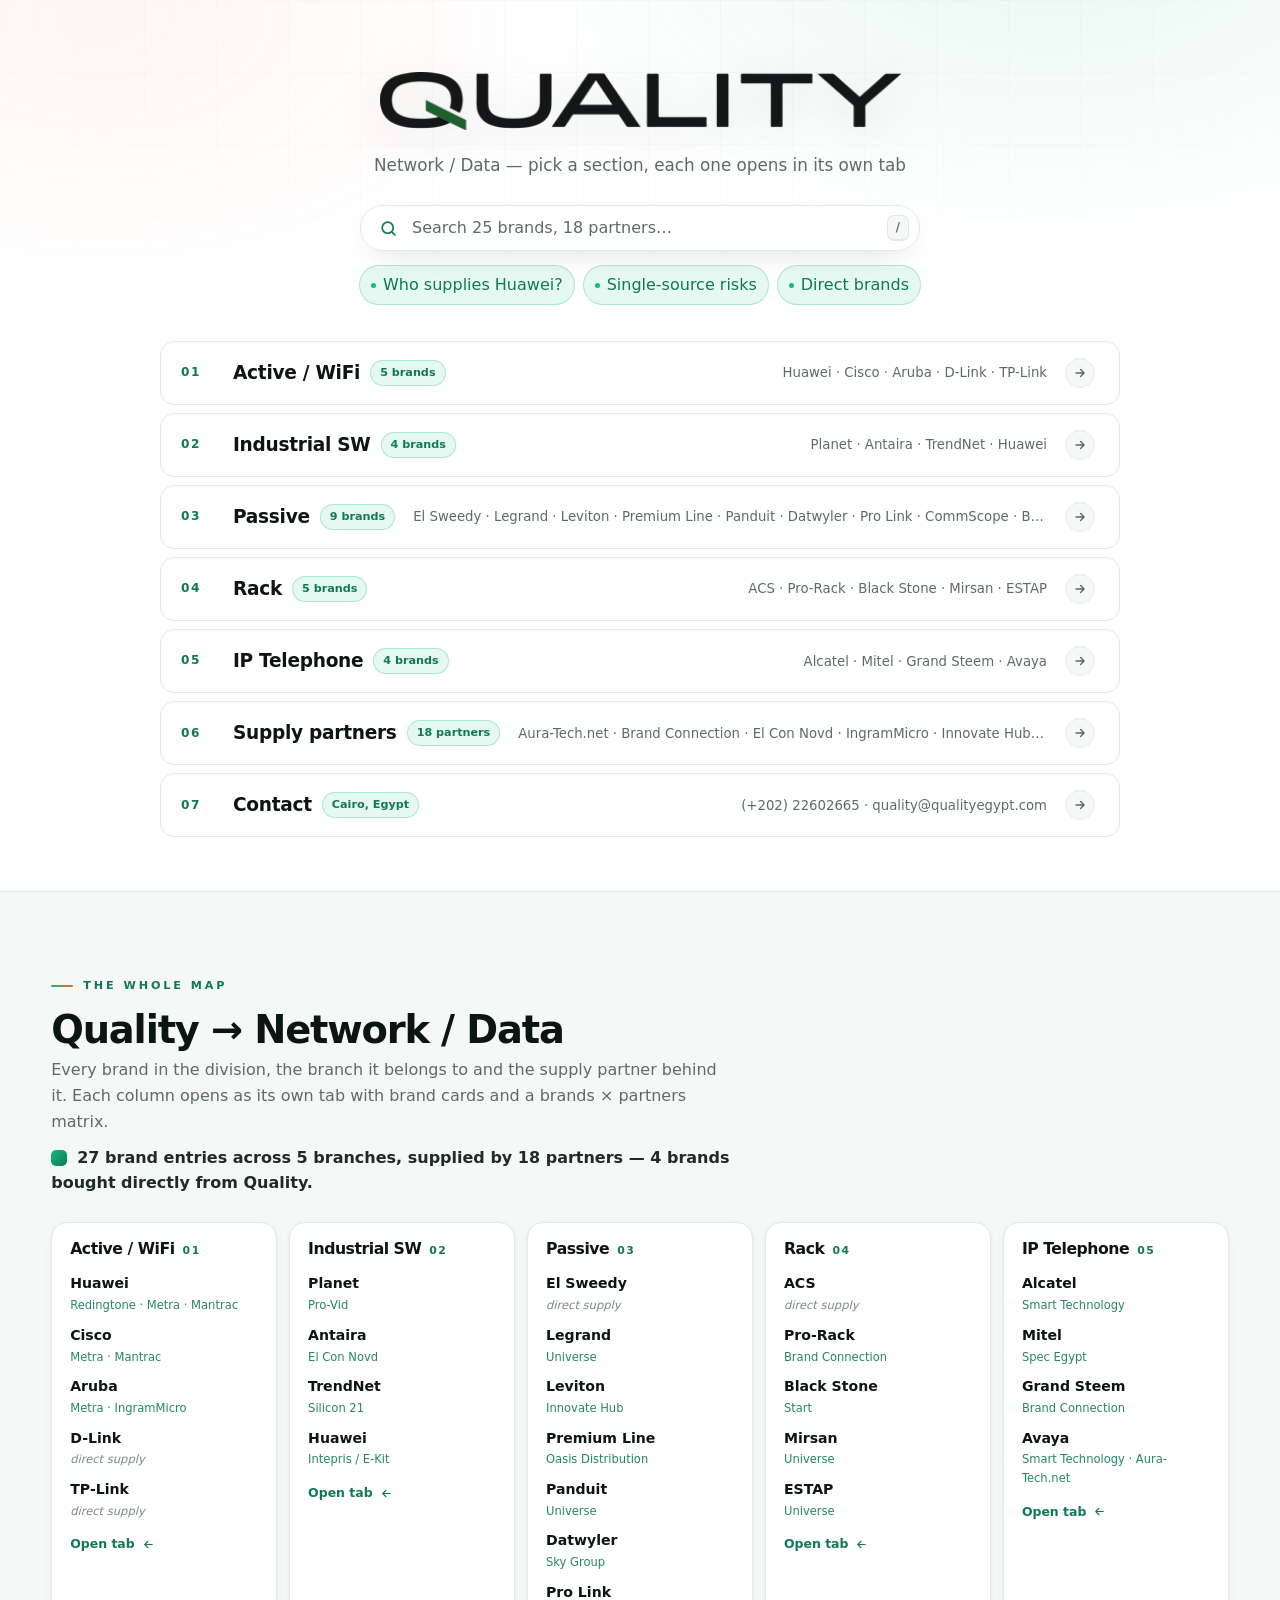
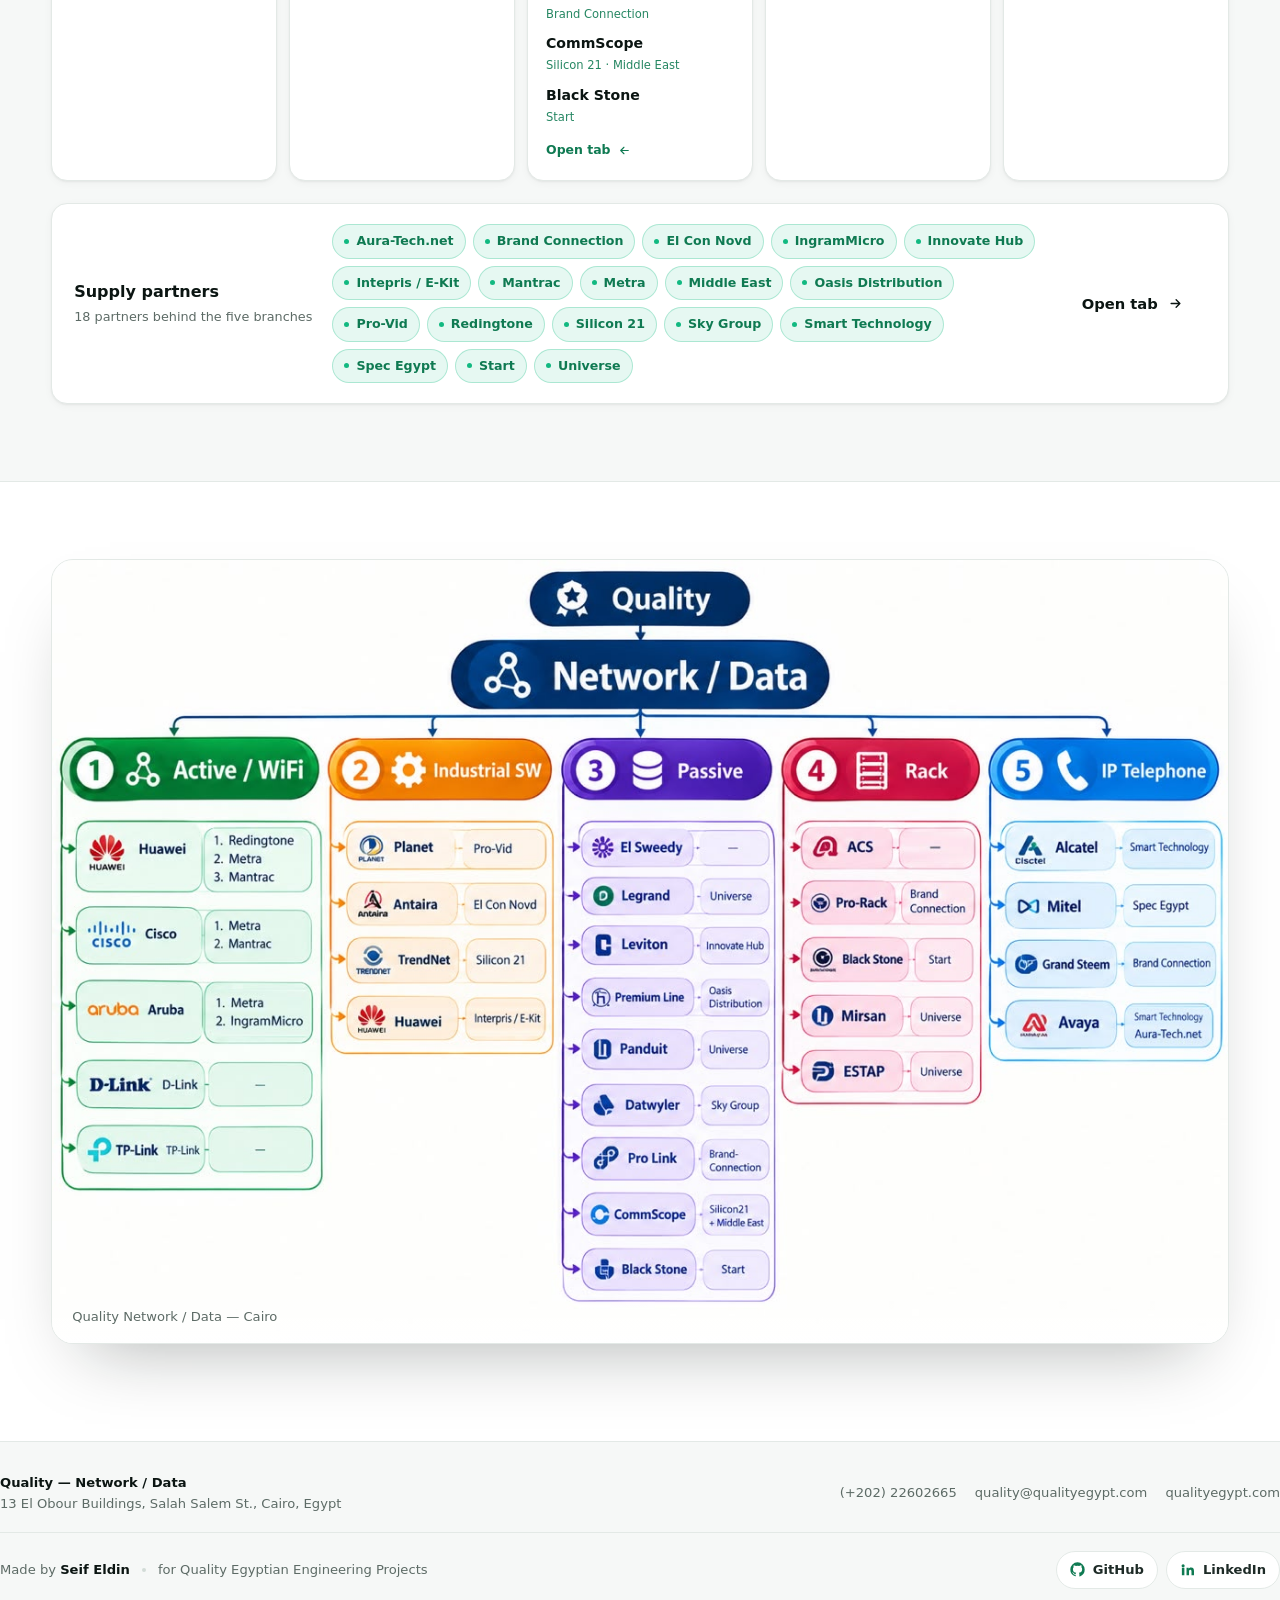
==== index.html @ df66ff1b "Add search, click-to-answer cross-links, insights, and social/SEO metadata" ====
<!doctype html>
<html lang="en">
<head>
<meta charset="utf-8">
<meta name="viewport" content="width=device-width, initial-scale=1">
<title>Quality — Network / Data</title>
<meta name="description" content="Quality Network / Data: active and WiFi, industrial software, passive, rack and IP telephony — every brand and the supply partner behind it.">
<link rel="icon" href="assets/icon.svg" type="image/svg+xml">
<link rel="apple-touch-icon" href="assets/apple-touch-icon.png">
<link rel="stylesheet" href="assets/style.css?v=7">

<!-- seo -->
<meta name="theme-color" content="#0F7A52">
<link rel="canonical" href="https://seifmomo.github.io/quality-network-map/index.html">
<meta property="og:type" content="website">
<meta property="og:site_name" content="Quality Network / Data">
<meta property="og:title" content="Quality — Network / Data">
<meta property="og:description" content="Quality Network / Data: active and WiFi, industrial software, passive, rack and IP telephony — every brand and the supply partner behind it.">
<meta property="og:url" content="https://seifmomo.github.io/quality-network-map/index.html">
<meta property="og:image" content="https://seifmomo.github.io/quality-network-map/img/og.png">
<meta property="og:image:width" content="1200">
<meta property="og:image:height" content="630">
<meta name="twitter:card" content="summary_large_image">
<meta name="twitter:title" content="Quality — Network / Data">
<meta name="twitter:description" content="Quality Network / Data: active and WiFi, industrial software, passive, rack and IP telephony — every brand and the supply partner behind it.">
<meta name="twitter:image" content="https://seifmomo.github.io/quality-network-map/img/og.png">
<script type="application/ld+json">{"@context":"https://schema.org","@graph":[{"@type":"Organization","name":"Quality Egyptian Engineering Projects","alternateName":"Quality","url":"https://qualityegypt.com/","logo":"https://seifmomo.github.io/quality-network-map/img/quality-logo.png","foundingDate":"1985","telephone":"+20222602665","email":"quality@qualityegypt.com","address":{"@type":"PostalAddress","streetAddress":"13 El Obour Buildings, Salah Salem St.","addressLocality":"Cairo","addressCountry":"EG"},"sameAs":["https://www.linkedin.com/company/quality-egy/","https://www.facebook.com/egyptian.engineering.projects"]},{"@type":"WebSite","name":"Quality Network / Data","url":"https://seifmomo.github.io/quality-network-map/","description":"Every brand in the Quality Network / Data division and the supply partner behind it."}]}</script>
</head>
<body data-page="home">

<div class="prog" id="prog"></div>
<header class="bar" id="bar"></header>
<div class="mob" id="mob"></div>

<main>
  <section class="hero">
    <img class="hero-logo" src="img/quality-logo.png" alt="Quality Egyptian Engineering Projects">
    <p class="hero-line" id="heroline">Network / Data — pick a section, each one opens in its own tab</p>

    <div class="hero-search">
      <svg viewBox="0 0 24 24" fill="none" stroke="currentColor" stroke-width="2.2" stroke-linecap="round"><circle cx="11" cy="11" r="7"/><path d="m20 20-3.5-3.5"/></svg>
      <input id="heroq" type="search" autocomplete="off" aria-label="Search brands and partners" placeholder="Search brands and partners…">
      <kbd>/</kbd>
    </div>

    <div class="hero-chips">
      <button type="button" class="chip q" data-q="Huawei">Who supplies Huawei?</button>
      <button type="button" class="chip q" data-go="supply.html#insights">Single-source risks</button>
      <button type="button" class="chip q" data-go="supply.html#direct">Direct brands</button>
    </div>

    <nav class="chooser" id="nodes" aria-label="Sections"></nav>
    <div class="filterbar" id="filterbar" hidden></div>
  </section>

  <section class="section alt">
    <div class="wrap">
      <span class="eyebrow" data-fade>The whole map</span>
      <h2 style="font-size:clamp(1.6rem,3.4vw,2.4rem);margin:14px 0 6px" data-fade>Quality → Network / Data</h2>
      <p class="muted" style="max-width:66ch;margin-bottom:26px" data-fade>Every brand in the division, the branch it belongs to and the supply partner behind it. Each column opens as its own tab with brand cards and a brands × partners matrix.</p>
      <p class="insight" id="insight" data-fade></p>
      <div class="ov" id="ov"></div>

      <div class="band" data-fade>
        <div class="band-txt">
          <b>Supply partners</b>
          <span id="bandcount"></span>
        </div>
        <div class="chips" id="bandchips"></div>
        <a class="btn btn-o" href="supply.html">Open tab
          <svg viewBox="0 0 24 24" fill="none" stroke="currentColor" stroke-width="2.2" stroke-linecap="round" stroke-linejoin="round"><path d="M5 12h14M13 6l6 6-6 6"/></svg>
        </a>
      </div>
    </div>
  </section>

  <section class="section">
    <div class="wrap">
      <figure class="shot" data-fade>
        <img src="img/brand-wall.jpg" alt="Quality Network brand wall" loading="lazy">
        <figcaption>Quality Network / Data — Cairo</figcaption>
      </figure>
    </div>
  </section>
</main>

<footer class="foot" id="foot"></footer>

<script src="assets/data.js?v=7"></script>
<script src="assets/app.js?v=7"></script>
</body>
</html>
---- assets/style.css ----
/* ===========================================================
   Quality Network — light UI
   White canvas · emerald accent · quiet motion
   =========================================================== */

:root{
  --white:#FFFFFF;
  --paper:#F6F8F7;
  --paper-2:#EFF3F1;
  --ink:#0B1512;
  --ink-2:#1E2B27;
  --muted:#5D6B66;
  --line:#E3E9E6;
  --line-2:#D2DCD7;
  --em:#0F7A52;          /* text-safe green */
  --em-mid:#12B981;      /* decorative green */
  --em-soft:rgba(18,185,129,.10);
  --em-line:rgba(18,185,129,.28);
  --warm:#F26522;
  --warm-soft:rgba(242,101,34,.10);
  --shadow-s:0 1px 2px rgba(11,21,18,.05),0 2px 8px rgba(11,21,18,.04);
  --shadow-m:0 10px 30px -14px rgba(11,21,18,.22);
  --shadow-l:0 34px 70px -34px rgba(11,21,18,.34);
  --bar:68px;
  --w:1240px;
  --ease:cubic-bezier(.2,.7,.2,1);
  --r:18px;
}

*,*::before,*::after{box-sizing:border-box}
html{scroll-behavior:smooth;-webkit-text-size-adjust:100%}
body{
  margin:0;color:var(--ink);background:var(--white);
  font:400 16px/1.62 "Inter","Segoe UI",system-ui,-apple-system,"Helvetica Neue",Arial,sans-serif;
  -webkit-font-smoothing:antialiased;overflow-x:hidden;
}

/* soft emerald light behind everything */
body::before{
  content:"";position:fixed;inset:0;z-index:-2;pointer-events:none;
  background:
    radial-gradient(900px 520px at 82% -8%,rgba(18,185,129,.10),transparent 60%),
    radial-gradient(760px 460px at 8% 2%,rgba(242,101,34,.06),transparent 58%);
}
body::after{
  content:"";position:fixed;inset:0;z-index:-1;pointer-events:none;opacity:.6;
  background-image:
    linear-gradient(rgba(11,21,18,.035) 1px,transparent 1px),
    linear-gradient(90deg,rgba(11,21,18,.035) 1px,transparent 1px);
  background-size:72px 72px;
  -webkit-mask-image:radial-gradient(110% 70% at 50% 0%,#000 10%,transparent 70%);
  mask-image:radial-gradient(110% 70% at 50% 0%,#000 10%,transparent 70%);
}

img{display:block;max-width:100%}
a{color:inherit;text-decoration:none}
h1,h2,h3{margin:0;line-height:1.08;letter-spacing:-.03em;font-weight:800;color:var(--ink)}
p{margin:0}
::selection{background:var(--em-mid);color:#fff}

.wrap{width:min(var(--w),92vw);margin-inline:auto}
.muted{color:var(--muted)}

.eyebrow{
  display:inline-flex;align-items:center;gap:10px;
  font-size:.7rem;font-weight:700;letter-spacing:.26em;text-transform:uppercase;color:var(--em);
}
.eyebrow::before{content:"";width:22px;height:2px;border-radius:2px;background:linear-gradient(90deg,var(--em-mid),var(--warm))}

.grad{background:linear-gradient(110deg,var(--em),var(--em-mid) 60%,var(--warm));-webkit-background-clip:text;background-clip:text;color:transparent}

/* ---------------- top bar ---------------- */
.bar{
  position:fixed;top:0;left:0;right:0;z-index:70;height:var(--bar);
  display:flex;align-items:center;
  background:rgba(255,255,255,.82);backdrop-filter:blur(20px) saturate(170%);
  border-bottom:1px solid transparent;
  transform:translateY(-112%);opacity:0;
  transition:transform .6s var(--ease),opacity .45s var(--ease),border-color .35s,box-shadow .35s;
}
body.bar-on .bar{transform:none;opacity:1}
.bar.stuck{border-color:var(--line);box-shadow:0 10px 30px -24px rgba(11,21,18,.5)}
.bar-in{display:flex;align-items:center;gap:14px;width:min(var(--w),92vw)}
.bar .logo{height:24px;width:auto}
.bar .brand{font-size:.74rem;font-weight:700;letter-spacing:.18em;text-transform:uppercase;color:var(--muted)}
.bar nav{margin-left:auto;display:flex;align-items:center;gap:1px}
.bar nav a{
  position:relative;padding:8px 11px;border-radius:10px;font-size:.87rem;font-weight:550;color:var(--muted);
  transition:color .2s,background .2s;
}
.bar nav a:hover{color:var(--ink);background:var(--paper)}
.bar nav a.on{color:var(--em)}
.bar nav a.on::after{
  content:"";position:absolute;left:11px;right:11px;bottom:2px;height:2px;border-radius:2px;
  background:linear-gradient(90deg,var(--em-mid),var(--warm));
  animation:wipe .45s var(--ease);
}
@keyframes wipe{from{transform:scaleX(0);transform-origin:left}to{transform:scaleX(1)}}
.bar .tel{
  display:inline-flex;align-items:center;gap:8px;margin-left:12px;padding:8px 14px;border-radius:999px;
  border:1px solid var(--line-2);background:var(--white);font-size:.84rem;font-weight:650;white-space:nowrap;
  box-shadow:var(--shadow-s);transition:.24s var(--ease);
}
.bar .tel:hover{border-color:var(--em-mid);color:var(--em);box-shadow:0 10px 24px -14px rgba(18,185,129,.9)}
.bar .tel svg{width:15px;height:15px;color:var(--em)}

.bsearch{
  display:flex;align-items:center;gap:8px;margin-left:12px;padding:8px 12px;border-radius:999px;
  border:1px solid var(--line);background:var(--white);box-shadow:var(--shadow-s);transition:.24s var(--ease);
}
.bsearch:focus-within{border-color:var(--em-mid);box-shadow:0 10px 24px -14px rgba(18,185,129,.9)}
.bsearch svg{width:15px;height:15px;color:var(--em);flex:none}
.bsearch input{border:0;outline:0;background:none;font:inherit;font-size:.85rem;font-weight:600;color:var(--ink);width:150px}
.bsearch input::placeholder{color:var(--muted);font-weight:500}
.bsearch input::-webkit-search-cancel-button{-webkit-appearance:none}

.burger{
  display:none;margin-left:auto;width:42px;height:42px;border-radius:12px;cursor:pointer;
  background:var(--white);border:1px solid var(--line);align-items:center;justify-content:center;flex-direction:column;gap:5px;
  box-shadow:var(--shadow-s);
}
.burger i{width:17px;height:2px;border-radius:2px;background:var(--ink);display:block;transition:.28s var(--ease)}
.burger.on i:nth-child(1){transform:translateY(6.5px) rotate(45deg)}
.burger.on i:nth-child(2){opacity:0}
.burger.on i:nth-child(3){transform:translateY(-6.5px) rotate(-45deg)}

.mob{
  position:fixed;top:var(--bar);left:0;right:0;z-index:69;
  background:rgba(255,255,255,.97);backdrop-filter:blur(18px);border-bottom:1px solid var(--line);
  box-shadow:var(--shadow-m);padding:8px 4vw 20px;display:none;
}
.mob.on{display:block;animation:dropIn .35s var(--ease)}
.mob a{display:flex;align-items:center;justify-content:space-between;gap:12px;padding:14px 2px;border-bottom:1px solid var(--line);font-weight:650}
.mob a:last-child{border:0}
.mob a i{font-style:normal;font-size:.72rem;letter-spacing:.14em;text-transform:uppercase;color:var(--muted)}
.mob a.on{color:var(--em)}
@keyframes dropIn{from{opacity:0;transform:translateY(-10px)}to{opacity:1;transform:none}}

@media (max-width:1080px){
  .bar nav{display:none}
  .bar .tel{display:none}
  .bsearch{margin-left:auto}
  .bsearch input{width:120px}
  .burger{display:flex;margin-left:0}
}

.prog{position:fixed;top:0;left:0;height:3px;width:0;z-index:71;background:linear-gradient(90deg,var(--em-mid),var(--warm))}

/* ---------------- hero ---------------- */
.hero{position:relative;padding:clamp(46px,8vh,96px) 0 clamp(40px,6vh,72px)}

.hero-logo{
  display:block;margin:0 auto;height:clamp(40px,5vw,58px);width:auto;
  filter:drop-shadow(0 10px 22px rgba(11,21,18,.10));
  animation:pop .9s var(--ease) both;
}
.hero-line{
  margin:22px auto 0;text-align:center;color:var(--muted);font-size:clamp(.95rem,1.5vw,1.05rem);
  animation:up .9s var(--ease) .08s both;
  transition:opacity .26s var(--ease),transform .26s var(--ease);
}
.hero-line.swap{opacity:0;transform:translateY(-4px)}

/* hero search + quick chips */
.hero-search{
  position:relative;width:min(560px,90vw);margin:26px auto 0;
  display:flex;align-items:center;gap:12px;padding:8px 10px 8px 18px;
  background:var(--white);border:1px solid var(--line);border-radius:999px;
  box-shadow:var(--shadow-m);transition:border-color .28s,box-shadow .28s,transform .28s var(--ease);
}
.hero-search:focus-within{border-color:var(--em-mid);box-shadow:0 20px 46px -26px rgba(18,185,129,.95);transform:translateY(-1px)}
.hero-search svg{width:19px;height:19px;color:var(--em);flex:none}
.hero-search input{
  flex:1;min-width:0;border:0;outline:0;background:none;font:inherit;
  font-size:1rem;font-weight:600;color:var(--ink);
}
.hero-search input::placeholder{color:var(--muted);font-weight:500}
.hero-search input::-webkit-search-cancel-button{-webkit-appearance:none}
.hero-search kbd{
  font:inherit;font-size:.72rem;font-weight:750;color:var(--muted);
  border:1px solid var(--line);border-bottom-width:2px;border-radius:7px;padding:2px 8px;background:var(--paper);
}
.hero-chips{display:flex;justify-content:center;gap:8px;flex-wrap:wrap;margin-top:14px}
.chip.q{cursor:pointer;font:inherit;transition:.22s var(--ease)}
.chip.q:hover{border-color:var(--em-mid);color:var(--em);transform:translateY(-2px);box-shadow:var(--shadow-s)}
.chip.act{
  cursor:pointer;font:inherit;background:none;border:1px dashed var(--line-2);
  transition:.22s var(--ease);
}
.chip.act:hover{border-color:var(--em-mid);color:var(--em);background:var(--em-soft);border-style:solid}

/* search results */
.sres{
  position:fixed;z-index:96;max-height:min(68vh,440px);overflow:auto;padding:8px;
  background:var(--white);border:1px solid var(--line);border-radius:14px;box-shadow:var(--shadow-l);
}
.sgrp{font-size:.66rem;font-weight:750;letter-spacing:.16em;text-transform:uppercase;color:var(--muted);padding:10px 10px 6px}
.srow{display:grid;grid-template-columns:auto 1fr;gap:2px 12px;align-items:center;padding:9px 10px;border-radius:10px;color:inherit;text-decoration:none}
.srow:hover,.srow:focus{background:var(--paper);outline:none}
.srow .sk{
  grid-row:1/3;align-self:center;font-size:.6rem;font-weight:750;letter-spacing:.1em;text-transform:uppercase;
  color:var(--em);background:var(--em-soft);border:1px solid var(--em-line);border-radius:6px;padding:3px 6px;
}
.srow b{font-size:.94rem;font-weight:700}
.srow .sm{grid-column:2;font-size:.78rem;color:var(--muted)}
.snone{padding:16px 12px;color:var(--muted);font-size:.9rem}

/* filter bar + focus highlight */
.filterbar{
  width:min(960px,92vw);margin:18px auto 0;display:flex;align-items:center;gap:12px;
  justify-content:space-between;font-size:.85rem;color:var(--muted);
}
.filterbar[hidden]{display:none}
.filterbar b{color:var(--ink)}
.fclear{
  font:inherit;cursor:pointer;font-weight:650;color:var(--ink-2);
  border:1px solid var(--line);background:var(--white);border-radius:999px;padding:6px 12px;
  transition:.22s var(--ease);
}
.fclear:hover{border-color:var(--em-mid);color:var(--em)}
.also{margin-top:12px;font-size:.8rem;color:var(--muted)}
.also a{color:var(--em);font-weight:700}
.also a:hover{text-decoration:underline}
.insight{max-width:66ch;margin:-16px 0 26px;font-weight:650;color:var(--ink-2)}
.insight::before{
  content:"";display:inline-block;width:16px;height:16px;margin-right:10px;vertical-align:-3px;border-radius:5px;
  background:linear-gradient(135deg,var(--em-mid),var(--em));
}
.bcard.flash,.scard.flash{animation:flash 1.8s var(--ease)}
@keyframes flash{
  0%,100%{box-shadow:var(--shadow-s)}
  25%{box-shadow:0 0 0 3px var(--em-mid),0 0 0 1px var(--em-mid) inset;border-color:var(--em-mid)}
}

/* ---- insights (supply tab) ---- */
.sslist{display:grid;gap:2px;margin-top:18px;max-width:820px}
.ssitem{display:flex;align-items:baseline;justify-content:space-between;gap:16px;padding:11px 2px;border-bottom:1px solid var(--line)}
.ssitem:last-child{border-bottom:0}
.ssitem b{font-weight:700}
.ssitem span{color:var(--muted);font-size:.86rem;text-align:right}
.cov{display:grid;gap:2px;margin-top:18px;max-width:820px}
.cov-row{display:flex;align-items:baseline;justify-content:space-between;gap:16px;padding:11px 2px;border-bottom:1px solid var(--line)}
.cov-row:last-child{border-bottom:0}
.cov-row b{font-weight:700}
.cov-row span{color:var(--muted);font-size:.84rem;text-align:right}

/* ---------------- section chooser ---------------- */
.chooser{width:min(960px,92vw);margin:clamp(26px,4vh,44px) auto 0;display:grid;gap:8px}
.row{
  position:relative;display:grid;align-items:center;gap:18px;
  grid-template-columns:34px minmax(0,auto) minmax(0,1fr) 34px;
  padding:16px 20px;border-radius:14px;
  background:var(--white);border:1px solid var(--line);
  transition:transform .3s var(--ease),border-color .3s,box-shadow .3s,background .3s;
}
.row::before{
  content:"";position:absolute;left:0;top:12px;bottom:12px;width:3px;border-radius:3px;
  background:linear-gradient(180deg,var(--em-mid),var(--warm));
  transform:scaleY(0);transform-origin:center;transition:transform .35s var(--ease);
}
.row:hover{transform:translateX(6px);border-color:var(--em-line);box-shadow:var(--shadow-m);background:#fff}
.row:hover::before{transform:scaleY(1)}
.row .ix{font-size:.76rem;font-weight:750;letter-spacing:.12em;color:var(--em)}
.row .nm{display:flex;align-items:center;gap:10px;min-width:0}
.row .nm b{font-size:clamp(1rem,1.6vw,1.16rem);font-weight:750;letter-spacing:-.015em;white-space:nowrap}
.row .nm i{
  font-style:normal;font-size:.7rem;font-weight:650;padding:3px 9px;border-radius:999px;flex:0 0 auto;
  background:var(--em-soft);border:1px solid var(--em-line);color:var(--em);
}
.row .tags{
  font-size:.83rem;color:var(--muted);text-align:right;
  overflow:hidden;text-overflow:ellipsis;white-space:nowrap;
}
.row .arw{
  width:30px;height:30px;border-radius:50%;display:grid;place-items:center;
  background:var(--paper);border:1px solid var(--line);color:var(--muted);transition:.3s var(--ease);
}
.row .arw svg{width:14px;height:14px}
.row:hover .arw{background:var(--em-mid);border-color:var(--em-mid);color:#fff;transform:rotate(-45deg)}

@media (max-width:760px){
  .row{grid-template-columns:26px minmax(0,1fr) 30px;gap:12px;padding:14px 16px}
  .row .tags{grid-column:2 / -1;text-align:left;white-space:normal;padding-right:34px}
}

@keyframes pop{from{opacity:0;transform:translateY(14px) scale(.94)}to{opacity:1;transform:none}}
@keyframes up{from{opacity:0;transform:translateY(20px)}to{opacity:1;transform:none}}

/* ---------------- section heads ---------------- */
.phero{padding:calc(var(--bar) + clamp(48px,8vw,104px)) 0 clamp(30px,5vw,56px);border-bottom:1px solid var(--line)}
.phero-in{display:flex;align-items:flex-end;justify-content:space-between;gap:26px;flex-wrap:wrap}
.phero .no{
  font-size:clamp(3.2rem,9vw,6.4rem);font-weight:850;line-height:.85;letter-spacing:-.06em;
  background:linear-gradient(150deg,var(--em),rgba(18,185,129,.18));-webkit-background-clip:text;background-clip:text;color:transparent;
}
.phero h1{font-size:clamp(1.9rem,4.4vw,3.2rem);margin-top:10px}
.phero .blurb{margin-top:14px;font-weight:550;max-width:58ch;color:var(--ink-2)}
.phero .note{margin-top:10px;color:var(--muted);max-width:62ch}
.crumb{display:flex;align-items:center;gap:8px;margin-bottom:18px;font-size:.8rem;color:var(--muted)}
.crumb a:hover{color:var(--em)}

.section{padding:clamp(40px,6vw,78px) 0}
.section.tight{padding:clamp(26px,3.5vw,44px) 0}
.section.alt{background:var(--paper);border-block:1px solid var(--line)}

.sechead{margin-bottom:26px}
.sechead h2{font-size:clamp(1.5rem,3.2vw,2.2rem);margin:14px 0 6px}
.sechead p{max-width:62ch;color:var(--muted)}

/* ---------------- view toggle ---------------- */
.viewtoggle{display:inline-flex;padding:4px;border-radius:999px;background:var(--paper);border:1px solid var(--line);gap:2px}
.viewtoggle button{
  border:0;background:transparent;cursor:pointer;font:inherit;font-size:.82rem;font-weight:650;
  color:var(--muted);padding:8px 16px;border-radius:999px;transition:.24s var(--ease);
}
.viewtoggle button:hover{color:var(--ink)}
.viewtoggle button.on{background:var(--white);color:var(--em);box-shadow:var(--shadow-s)}

/* ---------------- matrix ---------------- */
.mtxwrap{
  overflow-x:auto;border:1px solid var(--line);border-radius:16px;background:var(--white);box-shadow:var(--shadow-s);
}
.mtx{border-collapse:separate;border-spacing:0;width:100%;min-width:600px;font-size:.86rem}
.mtx th,.mtx td{padding:12px 14px;border-bottom:1px solid var(--line);text-align:center;white-space:nowrap}
.mtx thead th{
  position:sticky;top:0;z-index:2;background:var(--paper);font-weight:700;font-size:.76rem;
  letter-spacing:.04em;color:var(--ink-2);text-transform:uppercase;
}
.mtx tbody tr:last-child th,.mtx tbody tr:last-child td{border-bottom:0}
.mtx th.lead{
  position:sticky;left:0;z-index:1;background:var(--white);text-align:left;font-weight:650;
  box-shadow:1px 0 0 var(--line);
}
.mtx thead th.lead{z-index:3;background:var(--paper);box-shadow:1px 0 0 var(--line)}
.mtx tbody tr:hover td,.mtx tbody tr:hover th.lead{background:var(--em-soft)}
.mtx td .dot{
  display:inline-block;width:11px;height:11px;border-radius:50%;
  background:var(--paper-2);box-shadow:inset 0 0 0 1px var(--line);
}
.mtx td .dot.on{background:linear-gradient(140deg,var(--em),var(--em-mid));box-shadow:0 0 0 3px var(--em-soft)}
.mtx tr.dir th.lead{color:var(--warm)}
.mtx thead th.dir{color:var(--warm);background:var(--warm-soft)}
.mtx tr.dir td .dot.on{background:var(--warm);box-shadow:0 0 0 3px var(--warm-soft);border-radius:3px}
.legend{display:flex;flex-wrap:wrap;gap:18px;margin-top:14px;font-size:.78rem;color:var(--muted)}
.legend span{display:inline-flex;align-items:center;gap:8px}
.legend i{width:11px;height:11px;border-radius:50%;background:linear-gradient(140deg,var(--em),var(--em-mid))}
.legend i.dir{background:var(--warm);border-radius:3px}

/* partners band */
.band{
  display:flex;align-items:center;gap:20px;flex-wrap:wrap;margin-top:22px;padding:20px 22px;
  border:1px solid var(--line);border-radius:16px;background:var(--white);box-shadow:var(--shadow-s);
}
.band-txt b{display:block;font-size:1rem;font-weight:750}
.band-txt span{display:block;font-size:.8rem;color:var(--muted);margin-top:2px}
.band .chips{flex:1 1 320px}
.band .btn{margin-left:auto}

/* grids ---------------- */
.grid{display:grid;gap:14px}
.g2{grid-template-columns:repeat(2,1fr)}
.g3{grid-template-columns:repeat(3,1fr)}
@media (max-width:1080px){.g3{grid-template-columns:repeat(2,1fr)}}
@media (max-width:700px){.g2,.g3{grid-template-columns:1fr}}

/* brand card */
.bcard{
  display:flex;flex-direction:column;gap:12px;padding:20px;border-radius:var(--r);
  background:var(--white);border:1px solid var(--line);box-shadow:var(--shadow-s);
  transition:transform .32s var(--ease),box-shadow .32s var(--ease),border-color .32s;
}
.bcard:hover{transform:translateY(-5px);box-shadow:var(--shadow-m);border-color:var(--em-line)}
.bcard .top{display:flex;align-items:center;gap:12px}
.bcard .mark{
  width:42px;height:42px;border-radius:13px;display:grid;place-items:center;flex:0 0 auto;
  background:var(--em-soft);border:1px solid var(--em-line);font-weight:800;font-size:.86rem;color:var(--em);
}
.bcard img.lg{width:44px;height:26px;object-fit:contain}
.bcard h3{font-size:1.04rem}
.bcard .wl{font-size:.62rem;letter-spacing:.2em;text-transform:uppercase;color:var(--muted)}
.chips{display:flex;flex-wrap:wrap;gap:7px}
.chip{
  display:inline-flex;align-items:center;gap:7px;padding:6px 11px;border-radius:999px;
  background:var(--em-soft);border:1px solid var(--em-line);font-size:.79rem;font-weight:650;color:var(--em);
}
.chip::before{content:"";width:5px;height:5px;border-radius:50%;background:var(--em-mid)}
.chip.none{background:var(--paper);border-color:var(--line);color:var(--muted);font-weight:500}
.chip.none::before{background:var(--muted);opacity:.45}
.bcard .link{
  margin-top:auto;padding-top:12px;border-top:1px solid var(--line);
  font-size:.76rem;color:var(--muted);display:flex;align-items:center;gap:7px;
}
.bcard .link b{color:var(--ink);font-weight:650}

/* supply card */
.scard{
  padding:20px;border-radius:var(--r);border:1px solid var(--line);background:var(--white);box-shadow:var(--shadow-s);
  transition:transform .32s var(--ease),box-shadow .32s var(--ease),border-color .32s;
}
.scard:hover{transform:translateY(-5px);box-shadow:var(--shadow-m);border-color:var(--em-line)}
.scard h3{font-size:1rem;display:flex;align-items:center;gap:10px}
.scard h3::before{content:"";width:8px;height:8px;border-radius:50%;background:var(--em-mid);box-shadow:0 0 0 4px var(--em-soft)}
.scard .srv{display:flex;flex-wrap:wrap;gap:6px;margin-top:12px}
.scard .srv a,.scard .srv span{
  font-size:.73rem;font-weight:650;padding:5px 10px;border-radius:999px;
  background:var(--paper);border:1px solid var(--line);color:var(--muted);transition:.22s;
}
.scard .srv a:hover{border-color:var(--em-mid);color:var(--em);background:var(--em-soft)}
.scard .br{display:flex;flex-wrap:wrap;gap:6px;margin-top:12px;padding-top:12px;border-top:1px solid var(--line);font-size:.75rem}
.scard .br i{font-style:normal;color:var(--muted)}
.scard .br b{font-weight:650}

/* stats */
.strip{display:grid;grid-template-columns:repeat(4,1fr);gap:14px}
@media (max-width:860px){.strip{grid-template-columns:repeat(2,1fr)}}
.strip div{padding:20px;border-radius:16px;background:var(--white);border:1px solid var(--line);box-shadow:var(--shadow-s)}
.strip b{display:block;font-size:clamp(1.6rem,3vw,2.2rem);font-weight:850;letter-spacing:-.03em}
.strip span{display:block;margin-top:5px;font-size:.72rem;letter-spacing:.16em;text-transform:uppercase;color:var(--muted)}

/* overview columns */
.ov{display:grid;grid-template-columns:repeat(5,1fr);gap:12px}
@media (max-width:1100px){.ov{grid-template-columns:repeat(3,1fr)}}
@media (max-width:760px){.ov{grid-template-columns:repeat(2,1fr)}}
@media (max-width:520px){.ov{grid-template-columns:1fr}}
.ov-col{
  padding:18px;border-radius:16px;background:var(--white);border:1px solid var(--line);box-shadow:var(--shadow-s);
  transition:.32s var(--ease);
}
.ov-col:hover{transform:translateY(-5px);box-shadow:var(--shadow-m);border-color:var(--em-line)}
.ov-col h3{font-size:.98rem;display:flex;align-items:baseline;gap:8px}
.ov-col h3 i{font-style:normal;font-size:.68rem;letter-spacing:.14em;color:var(--em)}
.ov-col ul{list-style:none;padding:0;margin:14px 0 0;display:grid;gap:9px}
.ov-col li b{display:block;font-size:.88rem;font-weight:650}
.ov-col li span{display:block;font-size:.72rem;color:var(--em);opacity:.9;margin-top:1px}
.ov-col li span.none{color:var(--muted);font-style:italic;opacity:.8}
.ov-col .more{display:inline-flex;align-items:center;gap:7px;margin-top:14px;font-size:.78rem;font-weight:700;color:var(--em)}
.ov-col .more svg{width:13px;height:13px}

/* photo */
.shot{margin:0;border-radius:22px;overflow:hidden;border:1px solid var(--line);box-shadow:var(--shadow-l);background:var(--paper)}
.shot img{width:100%;height:auto}
.shot figcaption{
  position:absolute;left:0;right:0;bottom:0;padding:16px 20px;font-size:.82rem;color:var(--muted);
  background:linear-gradient(0deg,rgba(255,255,255,.96),transparent);
}
.shot{position:relative}

/* contact */
.cbox{padding:22px;border-radius:var(--r);background:var(--white);border:1px solid var(--line);box-shadow:var(--shadow-s);transition:.3s var(--ease)}
.cbox:hover{border-color:var(--em-line);transform:translateY(-4px);box-shadow:var(--shadow-m)}
.cbox .ic{
  width:42px;height:42px;border-radius:13px;display:grid;place-items:center;margin-bottom:14px;
  background:var(--em-soft);border:1px solid var(--em-line);color:var(--em);
}
.cbox .ic svg{width:19px;height:19px}
.cbox b{display:block;font-size:.72rem;letter-spacing:.2em;text-transform:uppercase;color:var(--muted);margin-bottom:6px}
.cbox a:hover{color:var(--em)}

.form{padding:26px;border-radius:var(--r);background:var(--white);border:1px solid var(--line);box-shadow:var(--shadow-m)}
.f{margin-bottom:14px}
.f label{display:block;font-size:.72rem;letter-spacing:.16em;text-transform:uppercase;color:var(--muted);margin-bottom:7px}
.f input,.f textarea,.f select{
  width:100%;padding:13px 15px;border-radius:13px;background:var(--white);color:var(--ink);
  border:1px solid var(--line-2);outline:0;transition:.22s;
}
.f textarea{resize:vertical;min-height:110px}
.f input:focus,.f textarea:focus,.f select:focus{border-color:var(--em-mid);box-shadow:0 0 0 4px var(--em-soft)}
.f.invalid input,.f.invalid textarea{border-color:#E4572E;box-shadow:0 0 0 4px rgba(228,87,46,.10)}
.f .msg{display:none;font-size:.75rem;color:#C2410C;margin-top:6px}
.f.invalid .msg{display:block}

.btn{
  display:inline-flex;align-items:center;gap:10px;padding:13px 22px;border-radius:999px;cursor:pointer;
  font-weight:700;font-size:.92rem;border:1px solid transparent;transition:.26s var(--ease);
}
.btn-p{background:linear-gradient(120deg,var(--em),var(--em-mid));color:#fff;box-shadow:0 16px 34px -18px rgba(15,122,82,.95)}
.btn-p:hover{transform:translateY(-2px);box-shadow:0 22px 44px -18px rgba(15,122,82,1)}
.btn svg{width:15px;height:15px}

/* prev / next */
.pn{display:grid;grid-template-columns:1fr 1fr;gap:12px}
@media (max-width:720px){.pn{grid-template-columns:1fr}}
.pn a{display:flex;align-items:center;gap:14px;padding:20px;border-radius:var(--r);background:var(--white);border:1px solid var(--line);box-shadow:var(--shadow-s);transition:.3s var(--ease)}
.pn a:hover{border-color:var(--em-line);transform:translateY(-4px);box-shadow:var(--shadow-m)}
.pn a small{display:block;font-size:.7rem;letter-spacing:.18em;text-transform:uppercase;color:var(--muted)}
.pn a b{display:block;font-size:1.05rem;font-weight:700;margin-top:3px}
.pn a.next{text-align:right;justify-content:flex-end}
.pn svg{width:20px;height:20px;color:var(--em);flex:0 0 auto}

/* footer */
.foot{border-top:1px solid var(--line);background:var(--paper);padding:30px 0 36px;margin-top:20px}
.foot-in{display:flex;gap:14px;flex-wrap:wrap;justify-content:space-between;align-items:center;font-size:.82rem;color:var(--muted)}
.foot a:hover{color:var(--em)}
.foot b{color:var(--ink)}
.credit{
  display:flex;align-items:center;gap:12px;flex-wrap:wrap;font-size:.82rem;color:var(--muted);
  border-top:1px solid var(--line);margin-top:18px;padding-top:18px;
}
.credit .dot{width:4px;height:4px;border-radius:50%;background:var(--line-2)}
.credit .who{color:var(--ink);font-weight:650}
.credit .soc{margin-left:auto;display:flex;gap:8px}
.credit .soc a{
  display:inline-flex;align-items:center;gap:8px;padding:7px 13px;border-radius:999px;
  background:var(--white);border:1px solid var(--line);font-weight:650;color:var(--ink-2);
  transition:.24s var(--ease);
}
.credit .soc a:hover{border-color:var(--em-mid);color:var(--em);transform:translateY(-2px);box-shadow:var(--shadow-s)}
.credit .soc svg{width:15px;height:15px;color:var(--em)}

/* ---------------- reveal once ---------------- */
[data-fade]{opacity:0;transform:translateY(16px);transition:opacity .7s var(--ease),transform .7s var(--ease)}
[data-fade].in{opacity:1;transform:none}

@media (prefers-reduced-motion:reduce){
  *{animation:none !important;transition-duration:.01ms !important}
  [data-fade]{opacity:1;transform:none}
}

@media print{
  .bar,.mob,.prog{display:none !important}
  body::before,body::after{display:none}
  [data-fade]{opacity:1 !important;transform:none !important}
  .section.alt,.foot{background:#fff}
}
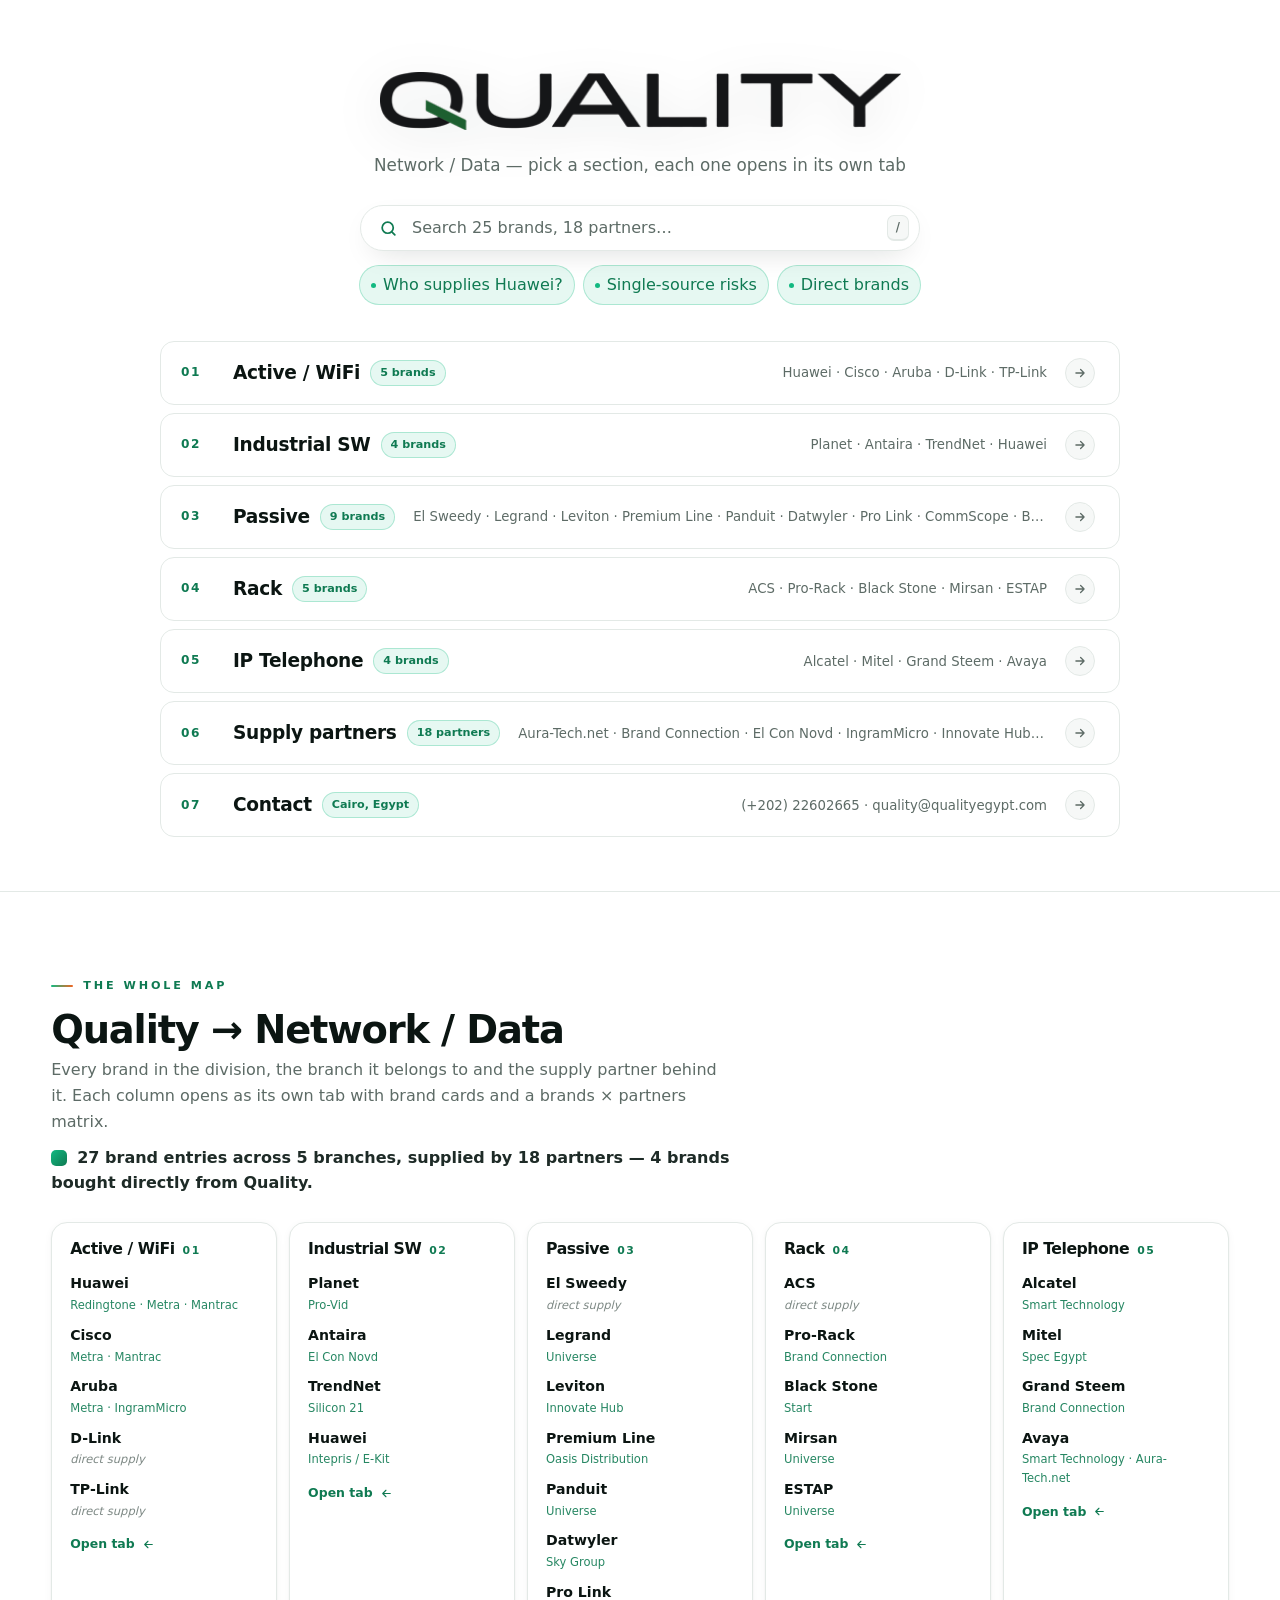
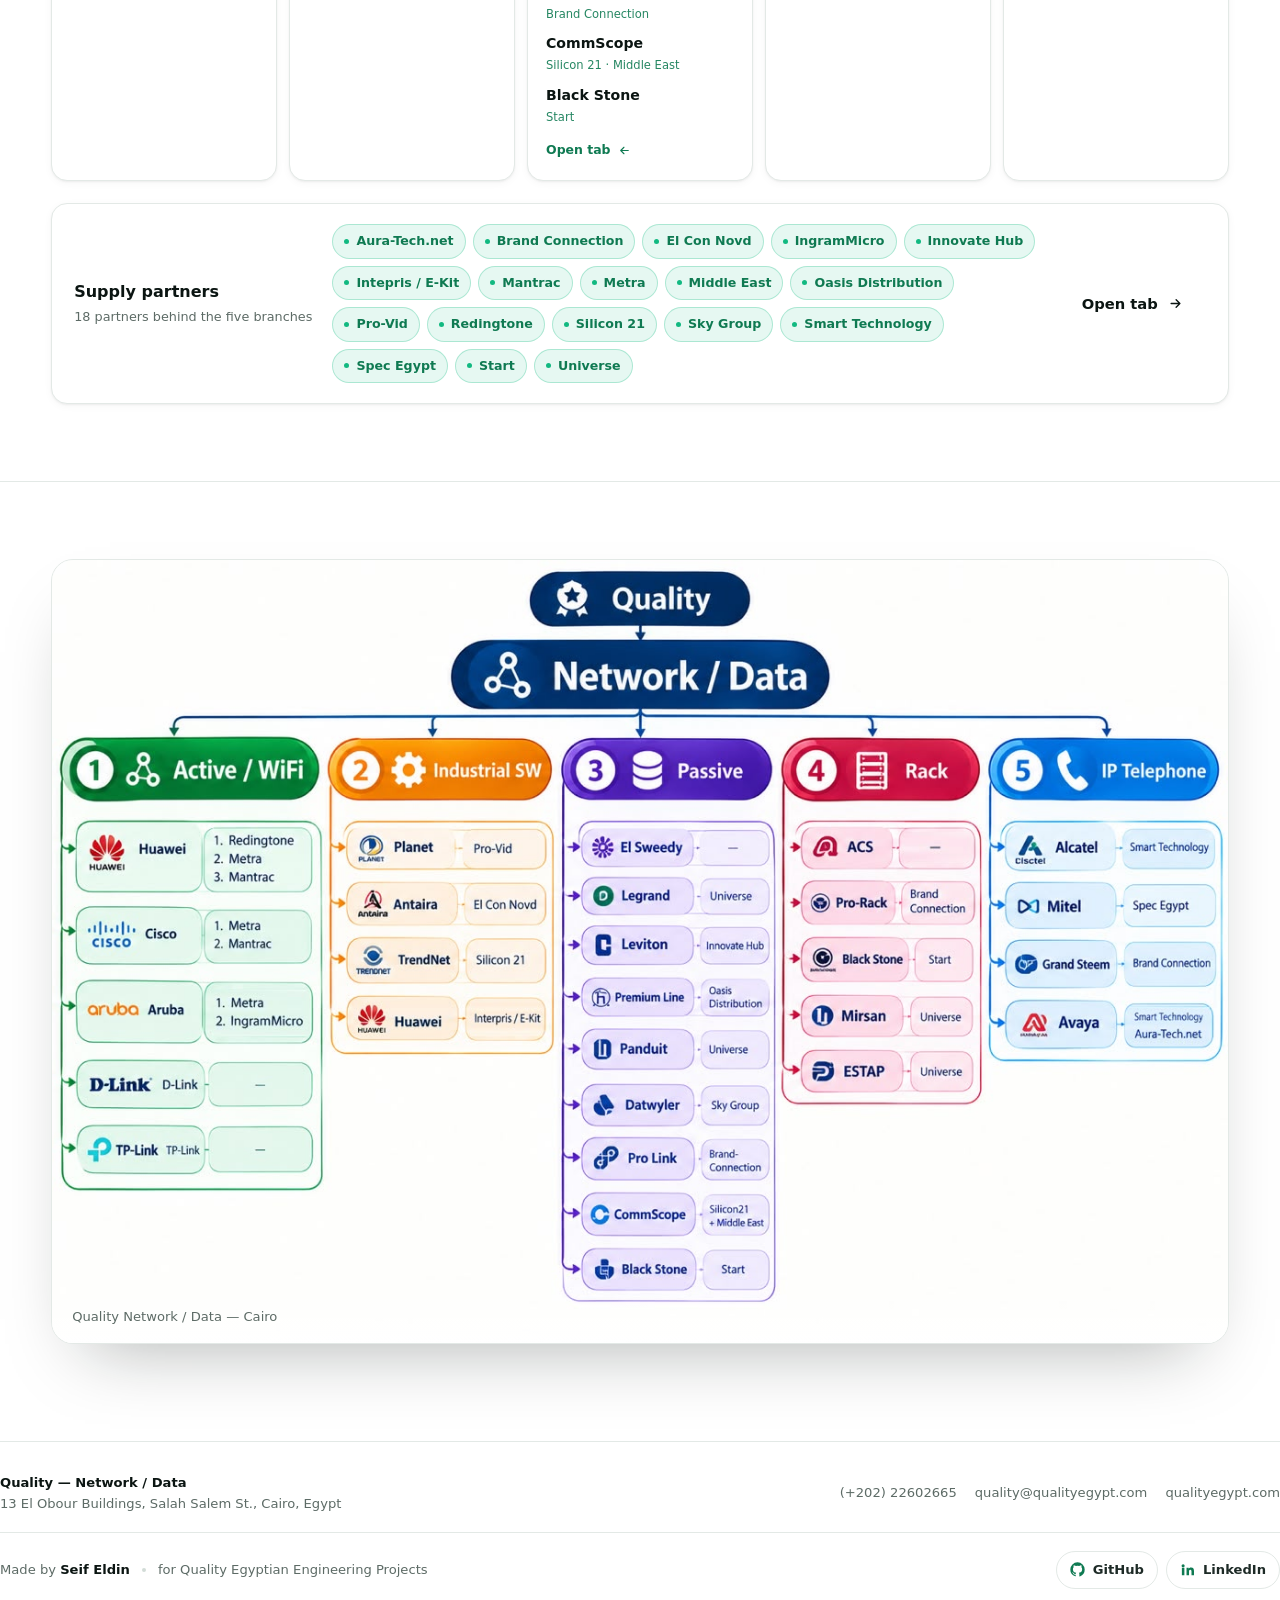
==== commit 975269cf: "Pure white canvas: drop site glow/grid, hairline section dividers" ====
--- a/index.html
+++ b/index.html
@@ -7,7 +7,7 @@
 <meta name="description" content="Quality Network / Data: active and WiFi, industrial software, passive, rack and IP telephony — every brand and the supply partner behind it.">
 <link rel="icon" href="assets/icon.svg" type="image/svg+xml">
 <link rel="apple-touch-icon" href="assets/apple-touch-icon.png">
-<link rel="stylesheet" href="assets/style.css?v=7">
+<link rel="stylesheet" href="assets/style.css?v=15">
 
 <!-- seo -->
 <meta name="theme-color" content="#0F7A52">
@@ -86,7 +86,7 @@
 
 <footer class="foot" id="foot"></footer>
 
-<script src="assets/data.js?v=7"></script>
-<script src="assets/app.js?v=7"></script>
+<script src="assets/data.js?v=15"></script>
+<script src="assets/app.js?v=15"></script>
 </body>
 </html>
--- a/assets/style.css
+++ b/assets/style.css
@@ -35,22 +35,7 @@
   -webkit-font-smoothing:antialiased;overflow-x:hidden;
 }
 
-/* soft emerald light behind everything */
-body::before{
-  content:"";position:fixed;inset:0;z-index:-2;pointer-events:none;
-  background:
-    radial-gradient(900px 520px at 82% -8%,rgba(18,185,129,.10),transparent 60%),
-    radial-gradient(760px 460px at 8% 2%,rgba(242,101,34,.06),transparent 58%);
-}
-body::after{
-  content:"";position:fixed;inset:0;z-index:-1;pointer-events:none;opacity:.6;
-  background-image:
-    linear-gradient(rgba(11,21,18,.035) 1px,transparent 1px),
-    linear-gradient(90deg,rgba(11,21,18,.035) 1px,transparent 1px);
-  background-size:72px 72px;
-  -webkit-mask-image:radial-gradient(110% 70% at 50% 0%,#000 10%,transparent 70%);
-  mask-image:radial-gradient(110% 70% at 50% 0%,#000 10%,transparent 70%);
-}
+/* pure white canvas */
 
 img{display:block;max-width:100%}
 a{color:inherit;text-decoration:none}
@@ -80,12 +65,11 @@
 }
 body.bar-on .bar{transform:none;opacity:1}
 .bar.stuck{border-color:var(--line);box-shadow:0 10px 30px -24px rgba(11,21,18,.5)}
-.bar-in{display:flex;align-items:center;gap:14px;width:min(var(--w),92vw)}
+.bar-in{display:flex;align-items:center;gap:14px;width:100%;padding-inline:clamp(16px,4vw,48px)}
 .bar .logo{height:24px;width:auto}
-.bar .brand{font-size:.74rem;font-weight:700;letter-spacing:.18em;text-transform:uppercase;color:var(--muted)}
 .bar nav{margin-left:auto;display:flex;align-items:center;gap:1px}
 .bar nav a{
-  position:relative;padding:8px 11px;border-radius:10px;font-size:.87rem;font-weight:550;color:var(--muted);
+  position:relative;padding:8px 9px;border-radius:10px;font-size:.87rem;font-weight:550;color:var(--muted);
   transition:color .2s,background .2s;
 }
 .bar nav a:hover{color:var(--ink);background:var(--paper)}
@@ -135,6 +119,16 @@
 .mob a i{font-style:normal;font-size:.72rem;letter-spacing:.14em;text-transform:uppercase;color:var(--muted)}
 .mob a.on{color:var(--em)}
 @keyframes dropIn{from{opacity:0;transform:translateY(-10px)}to{opacity:1;transform:none}}
+
+@media (max-width:1400px){
+  .bar .logo{height:20px}
+  .bar nav a{padding:7px 8px;font-size:.84rem}
+  .bsearch input{width:118px}
+}
+
+@media (max-width:1300px){
+  .bar .tel{display:none}
+}
 
 @media (max-width:1080px){
   .bar nav{display:none}
@@ -287,7 +281,7 @@
 @keyframes up{from{opacity:0;transform:translateY(20px)}to{opacity:1;transform:none}}
 
 /* ---------------- section heads ---------------- */
-.phero{padding:calc(var(--bar) + clamp(48px,8vw,104px)) 0 clamp(30px,5vw,56px);border-bottom:1px solid var(--line)}
+.phero{padding:calc(var(--bar) + clamp(48px,8vw,104px)) 0 clamp(30px,5vw,56px)}
 .phero-in{display:flex;align-items:flex-end;justify-content:space-between;gap:26px;flex-wrap:wrap}
 .phero .no{
   font-size:clamp(3.2rem,9vw,6.4rem);font-weight:850;line-height:.85;letter-spacing:-.06em;
@@ -299,9 +293,9 @@
 .crumb{display:flex;align-items:center;gap:8px;margin-bottom:18px;font-size:.8rem;color:var(--muted)}
 .crumb a:hover{color:var(--em)}
 
-.section{padding:clamp(40px,6vw,78px) 0}
+.section{padding:clamp(40px,6vw,78px) 0;border-top:1px solid var(--line)}
 .section.tight{padding:clamp(26px,3.5vw,44px) 0}
-.section.alt{background:var(--paper);border-block:1px solid var(--line)}
+.section.alt{background:var(--white)}
 
 .sechead{margin-bottom:26px}
 .sechead h2{font-size:clamp(1.5rem,3.2vw,2.2rem);margin:14px 0 6px}
@@ -409,13 +403,6 @@
 .scard .br{display:flex;flex-wrap:wrap;gap:6px;margin-top:12px;padding-top:12px;border-top:1px solid var(--line);font-size:.75rem}
 .scard .br i{font-style:normal;color:var(--muted)}
 .scard .br b{font-weight:650}
-
-/* stats */
-.strip{display:grid;grid-template-columns:repeat(4,1fr);gap:14px}
-@media (max-width:860px){.strip{grid-template-columns:repeat(2,1fr)}}
-.strip div{padding:20px;border-radius:16px;background:var(--white);border:1px solid var(--line);box-shadow:var(--shadow-s)}
-.strip b{display:block;font-size:clamp(1.6rem,3vw,2.2rem);font-weight:850;letter-spacing:-.03em}
-.strip span{display:block;margin-top:5px;font-size:.72rem;letter-spacing:.16em;text-transform:uppercase;color:var(--muted)}
 
 /* overview columns */
 .ov{display:grid;grid-template-columns:repeat(5,1fr);gap:12px}
@@ -488,7 +475,7 @@
 .pn svg{width:20px;height:20px;color:var(--em);flex:0 0 auto}
 
 /* footer */
-.foot{border-top:1px solid var(--line);background:var(--paper);padding:30px 0 36px;margin-top:20px}
+.foot{border-top:1px solid var(--line);background:var(--white);padding:30px 0 36px;margin-top:20px}
 .foot-in{display:flex;gap:14px;flex-wrap:wrap;justify-content:space-between;align-items:center;font-size:.82rem;color:var(--muted)}
 .foot a:hover{color:var(--em)}
 .foot b{color:var(--ink)}
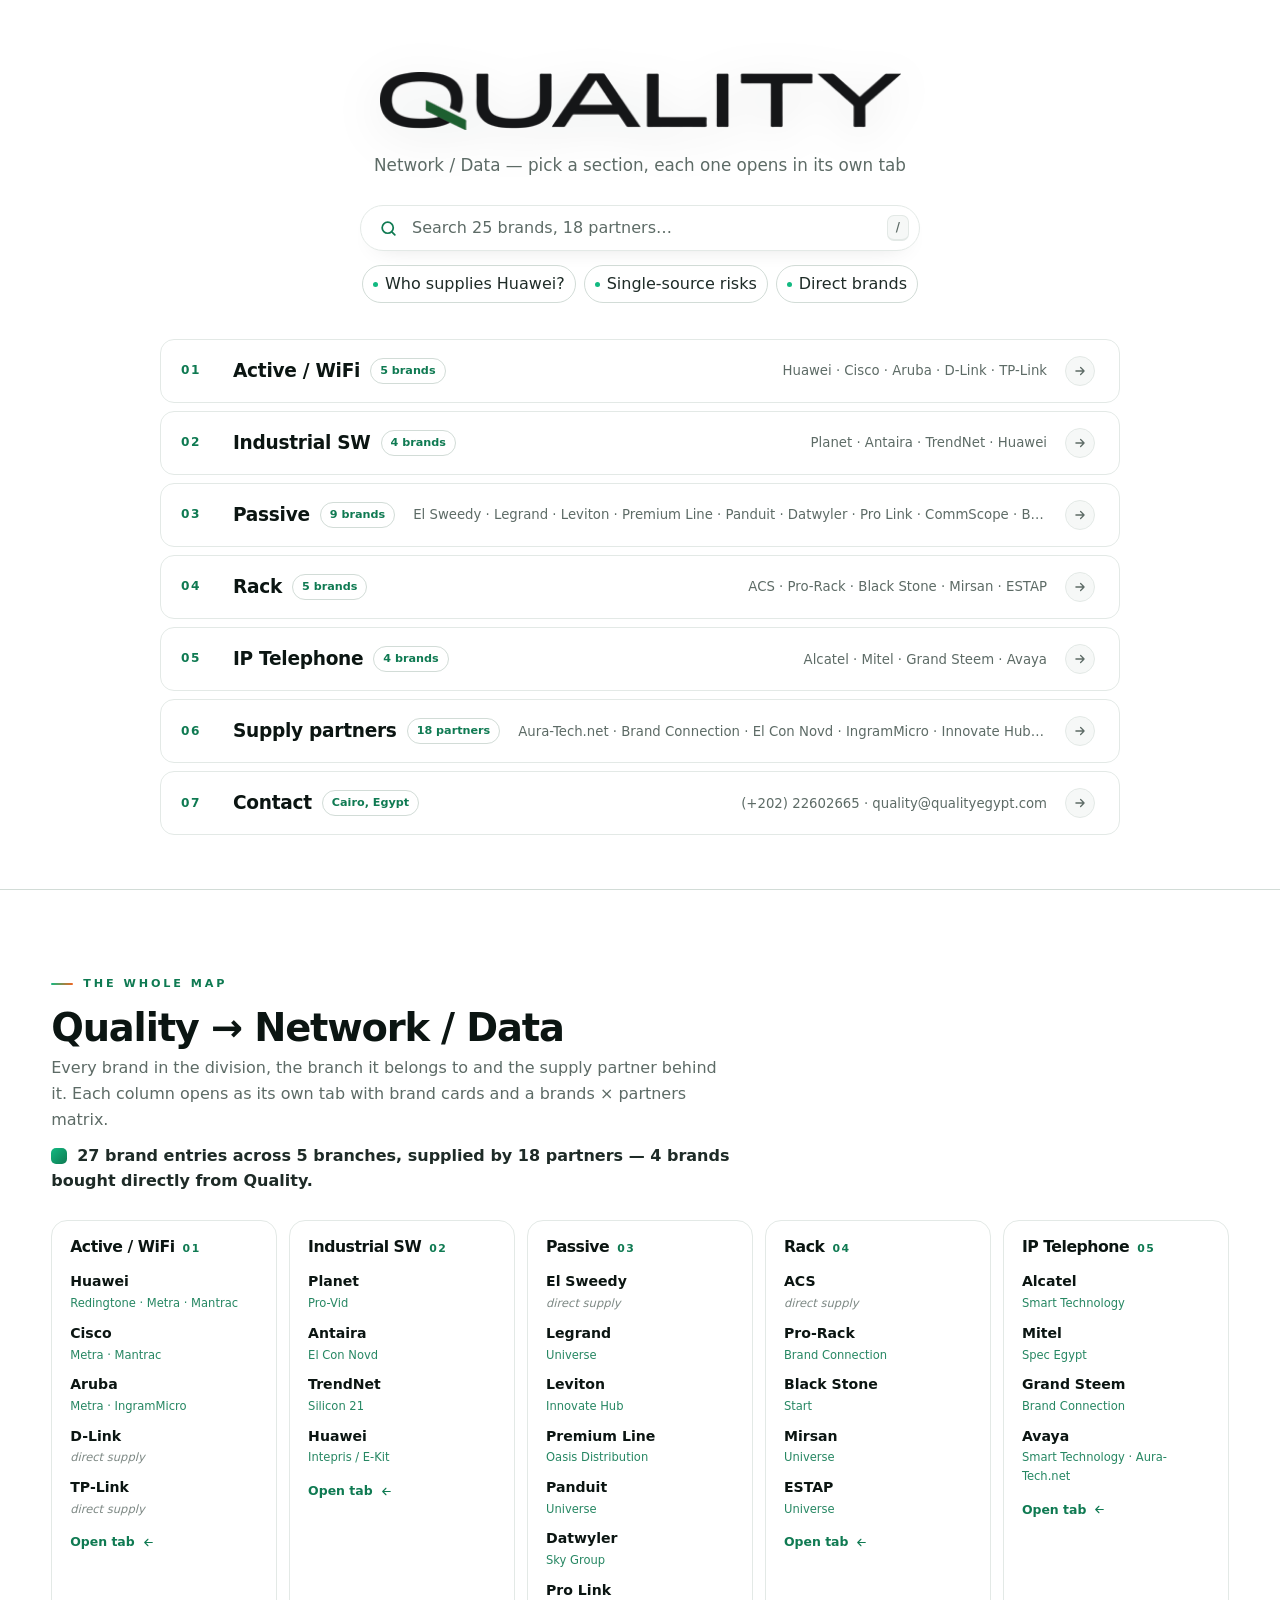
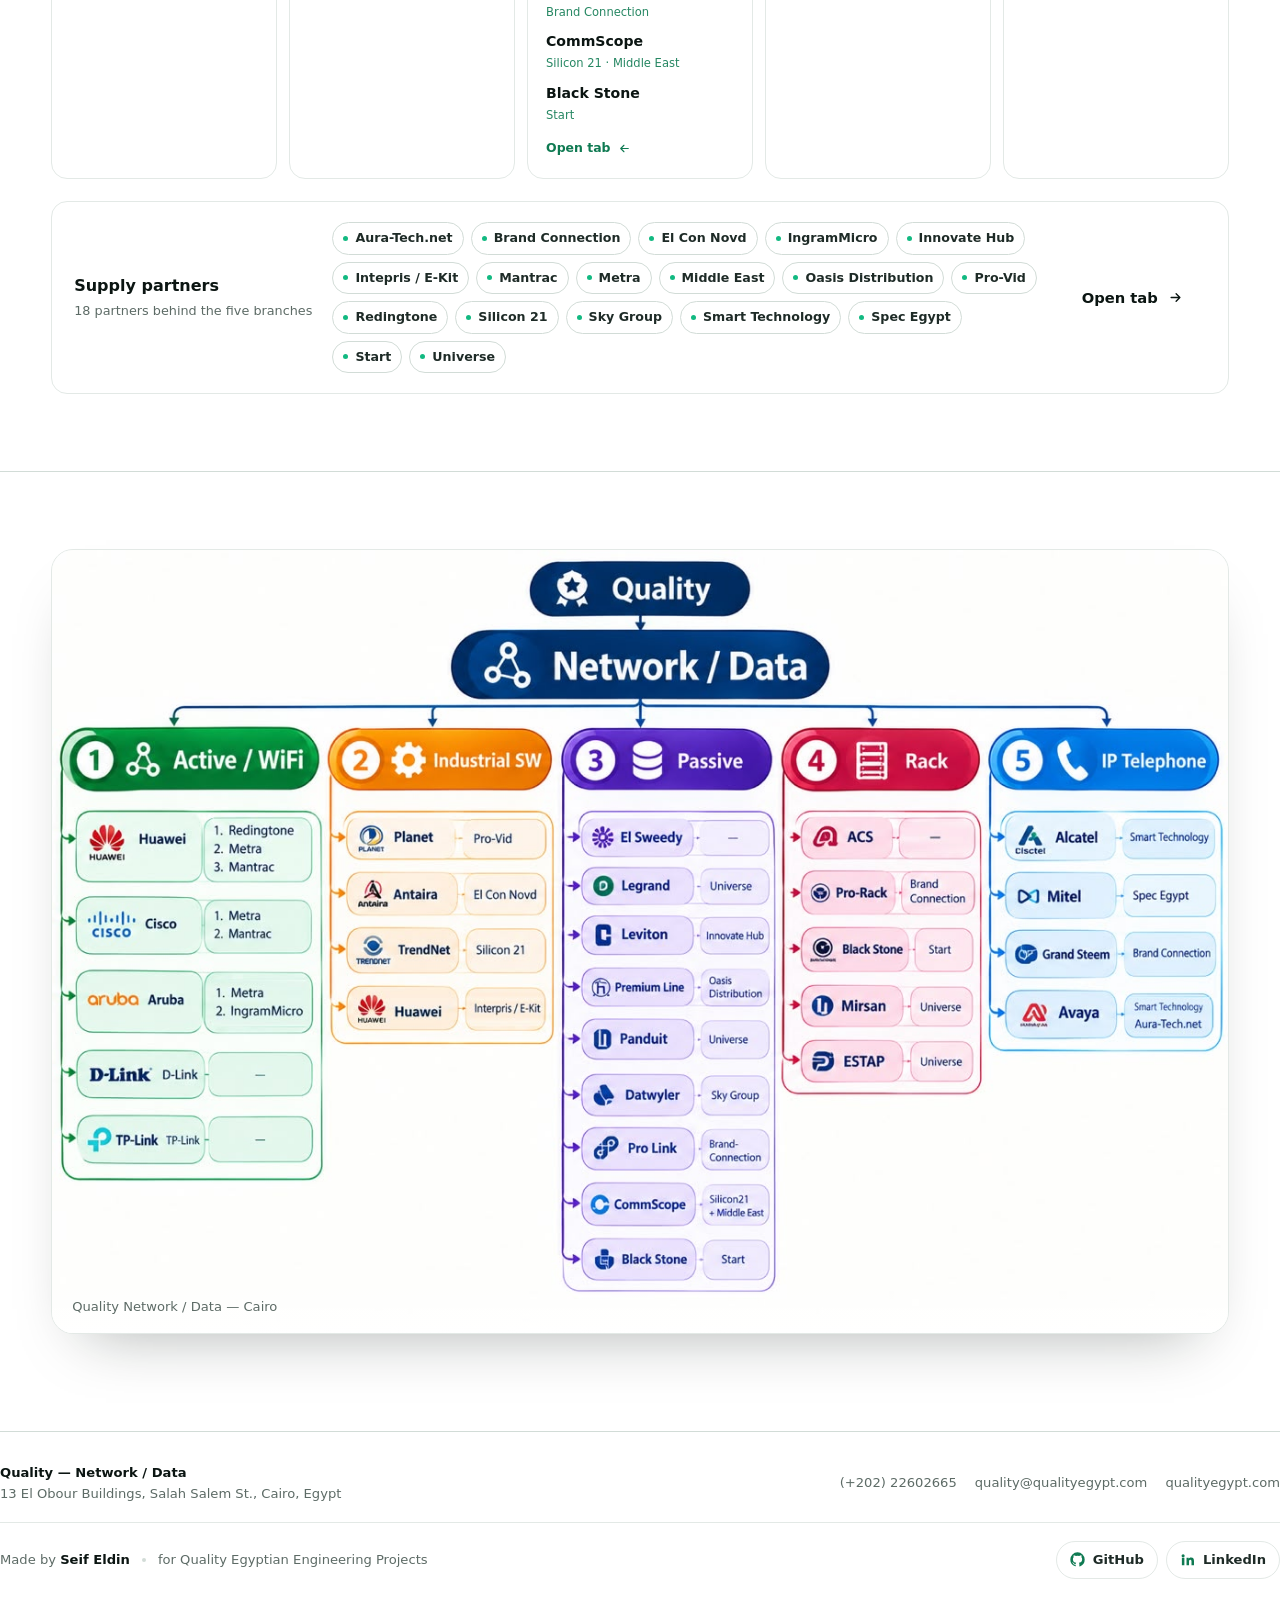
==== commit abb186d6: "Flatten surfaces: drop card shadows, hairline chips and matrix dots" ====
--- a/index.html
+++ b/index.html
@@ -7,7 +7,7 @@
 <meta name="description" content="Quality Network / Data: active and WiFi, industrial software, passive, rack and IP telephony — every brand and the supply partner behind it.">
 <link rel="icon" href="assets/icon.svg" type="image/svg+xml">
 <link rel="apple-touch-icon" href="assets/apple-touch-icon.png">
-<link rel="stylesheet" href="assets/style.css?v=15">
+<link rel="stylesheet" href="assets/style.css?v=16">
 
 <!-- seo -->
 <meta name="theme-color" content="#0F7A52">
@@ -86,7 +86,7 @@
 
 <footer class="foot" id="foot"></footer>
 
-<script src="assets/data.js?v=15"></script>
-<script src="assets/app.js?v=15"></script>
+<script src="assets/data.js?v=16"></script>
+<script src="assets/app.js?v=16"></script>
 </body>
 </html>
--- a/assets/style.css
+++ b/assets/style.css
@@ -18,9 +18,9 @@
   --em-line:rgba(18,185,129,.28);
   --warm:#F26522;
   --warm-soft:rgba(242,101,34,.10);
-  --shadow-s:0 1px 2px rgba(11,21,18,.05),0 2px 8px rgba(11,21,18,.04);
-  --shadow-m:0 10px 30px -14px rgba(11,21,18,.22);
-  --shadow-l:0 34px 70px -34px rgba(11,21,18,.34);
+  --shadow-s:none;
+  --shadow-m:0 8px 24px -18px rgba(11,21,18,.30);
+  --shadow-l:0 30px 60px -34px rgba(11,21,18,.36);
   --bar:68px;
   --w:1240px;
   --ease:cubic-bezier(.2,.7,.2,1);
@@ -259,7 +259,7 @@
 .row .nm b{font-size:clamp(1rem,1.6vw,1.16rem);font-weight:750;letter-spacing:-.015em;white-space:nowrap}
 .row .nm i{
   font-style:normal;font-size:.7rem;font-weight:650;padding:3px 9px;border-radius:999px;flex:0 0 auto;
-  background:var(--em-soft);border:1px solid var(--em-line);color:var(--em);
+  background:var(--white);border:1px solid var(--line-2);color:var(--em);
 }
 .row .tags{
   font-size:.83rem;color:var(--muted);text-align:right;
@@ -293,7 +293,7 @@
 .crumb{display:flex;align-items:center;gap:8px;margin-bottom:18px;font-size:.8rem;color:var(--muted)}
 .crumb a:hover{color:var(--em)}
 
-.section{padding:clamp(40px,6vw,78px) 0;border-top:1px solid var(--line)}
+.section{padding:clamp(40px,6vw,78px) 0;border-top:1px solid var(--line-2)}
 .section.tight{padding:clamp(26px,3.5vw,44px) 0}
 .section.alt{background:var(--white)}
 
@@ -308,7 +308,7 @@
   color:var(--muted);padding:8px 16px;border-radius:999px;transition:.24s var(--ease);
 }
 .viewtoggle button:hover{color:var(--ink)}
-.viewtoggle button.on{background:var(--white);color:var(--em);box-shadow:var(--shadow-s)}
+.viewtoggle button.on{background:var(--white);color:var(--em);box-shadow:0 0 0 1px var(--line-2)}
 
 /* ---------------- matrix ---------------- */
 .mtxwrap{
@@ -328,17 +328,17 @@
 .mtx thead th.lead{z-index:3;background:var(--paper);box-shadow:1px 0 0 var(--line)}
 .mtx tbody tr:hover td,.mtx tbody tr:hover th.lead{background:var(--em-soft)}
 .mtx td .dot{
-  display:inline-block;width:11px;height:11px;border-radius:50%;
-  background:var(--paper-2);box-shadow:inset 0 0 0 1px var(--line);
-}
-.mtx td .dot.on{background:linear-gradient(140deg,var(--em),var(--em-mid));box-shadow:0 0 0 3px var(--em-soft)}
+  display:inline-block;width:10px;height:10px;border-radius:50%;
+  background:var(--white);box-shadow:inset 0 0 0 1px var(--line-2);
+}
+.mtx td .dot.on{background:var(--em);box-shadow:inset 0 0 0 1px var(--em)}
 .mtx tr.dir th.lead{color:var(--warm)}
 .mtx thead th.dir{color:var(--warm);background:var(--warm-soft)}
-.mtx tr.dir td .dot.on{background:var(--warm);box-shadow:0 0 0 3px var(--warm-soft);border-radius:3px}
+.mtx tr.dir td .dot.on{background:var(--warm);box-shadow:inset 0 0 0 1px var(--warm);border-radius:2px}
 .legend{display:flex;flex-wrap:wrap;gap:18px;margin-top:14px;font-size:.78rem;color:var(--muted)}
 .legend span{display:inline-flex;align-items:center;gap:8px}
-.legend i{width:11px;height:11px;border-radius:50%;background:linear-gradient(140deg,var(--em),var(--em-mid))}
-.legend i.dir{background:var(--warm);border-radius:3px}
+.legend i{width:10px;height:10px;border-radius:50%;background:var(--em)}
+.legend i.dir{background:var(--warm);border-radius:2px}
 
 /* partners band */
 .band{
@@ -367,19 +367,21 @@
 .bcard .top{display:flex;align-items:center;gap:12px}
 .bcard .mark{
   width:42px;height:42px;border-radius:13px;display:grid;place-items:center;flex:0 0 auto;
-  background:var(--em-soft);border:1px solid var(--em-line);font-weight:800;font-size:.86rem;color:var(--em);
+  background:var(--white);border:1px solid var(--line-2);font-weight:800;font-size:.86rem;color:var(--em);
 }
 .bcard img.lg{width:44px;height:26px;object-fit:contain}
 .bcard h3{font-size:1.04rem}
 .bcard .wl{font-size:.62rem;letter-spacing:.2em;text-transform:uppercase;color:var(--muted)}
 .chips{display:flex;flex-wrap:wrap;gap:7px}
 .chip{
-  display:inline-flex;align-items:center;gap:7px;padding:6px 11px;border-radius:999px;
-  background:var(--em-soft);border:1px solid var(--em-line);font-size:.79rem;font-weight:650;color:var(--em);
-}
-.chip::before{content:"";width:5px;height:5px;border-radius:50%;background:var(--em-mid)}
-.chip.none{background:var(--paper);border-color:var(--line);color:var(--muted);font-weight:500}
-.chip.none::before{background:var(--muted);opacity:.45}
+  display:inline-flex;align-items:center;gap:7px;padding:5px 10px;border-radius:999px;
+  background:var(--white);border:1px solid var(--line-2);font-size:.79rem;font-weight:650;color:var(--ink-2);
+  transition:.22s var(--ease);
+}
+.chip::before{content:"";width:5px;height:5px;border-radius:50%;background:var(--em-mid);flex:none}
+.chip:hover{border-color:var(--em);color:var(--em)}
+.chip.none{color:var(--muted);font-weight:500}
+.chip.none::before{background:var(--line-2);opacity:1}
 .bcard .link{
   margin-top:auto;padding-top:12px;border-top:1px solid var(--line);
   font-size:.76rem;color:var(--muted);display:flex;align-items:center;gap:7px;
@@ -475,7 +477,7 @@
 .pn svg{width:20px;height:20px;color:var(--em);flex:0 0 auto}
 
 /* footer */
-.foot{border-top:1px solid var(--line);background:var(--white);padding:30px 0 36px;margin-top:20px}
+.foot{border-top:1px solid var(--line-2);background:var(--white);padding:30px 0 36px;margin-top:20px}
 .foot-in{display:flex;gap:14px;flex-wrap:wrap;justify-content:space-between;align-items:center;font-size:.82rem;color:var(--muted)}
 .foot a:hover{color:var(--em)}
 .foot b{color:var(--ink)}
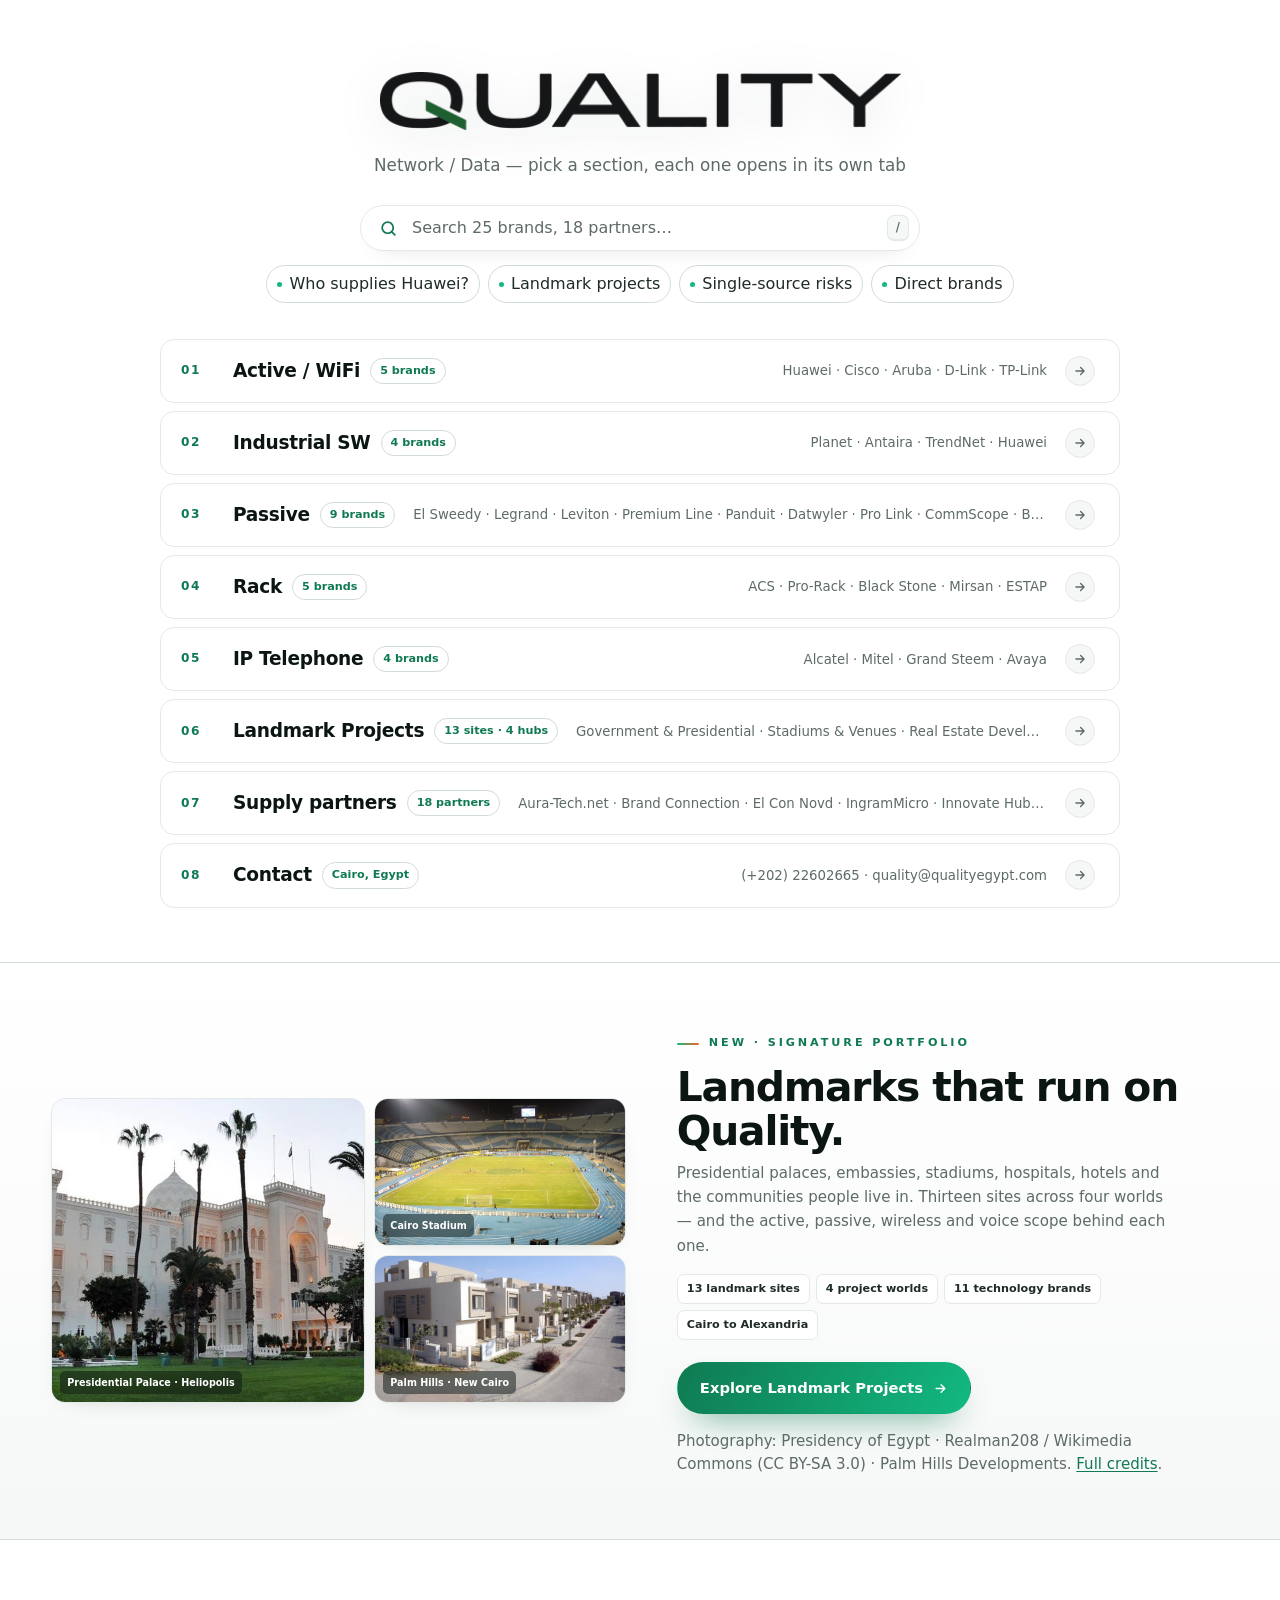
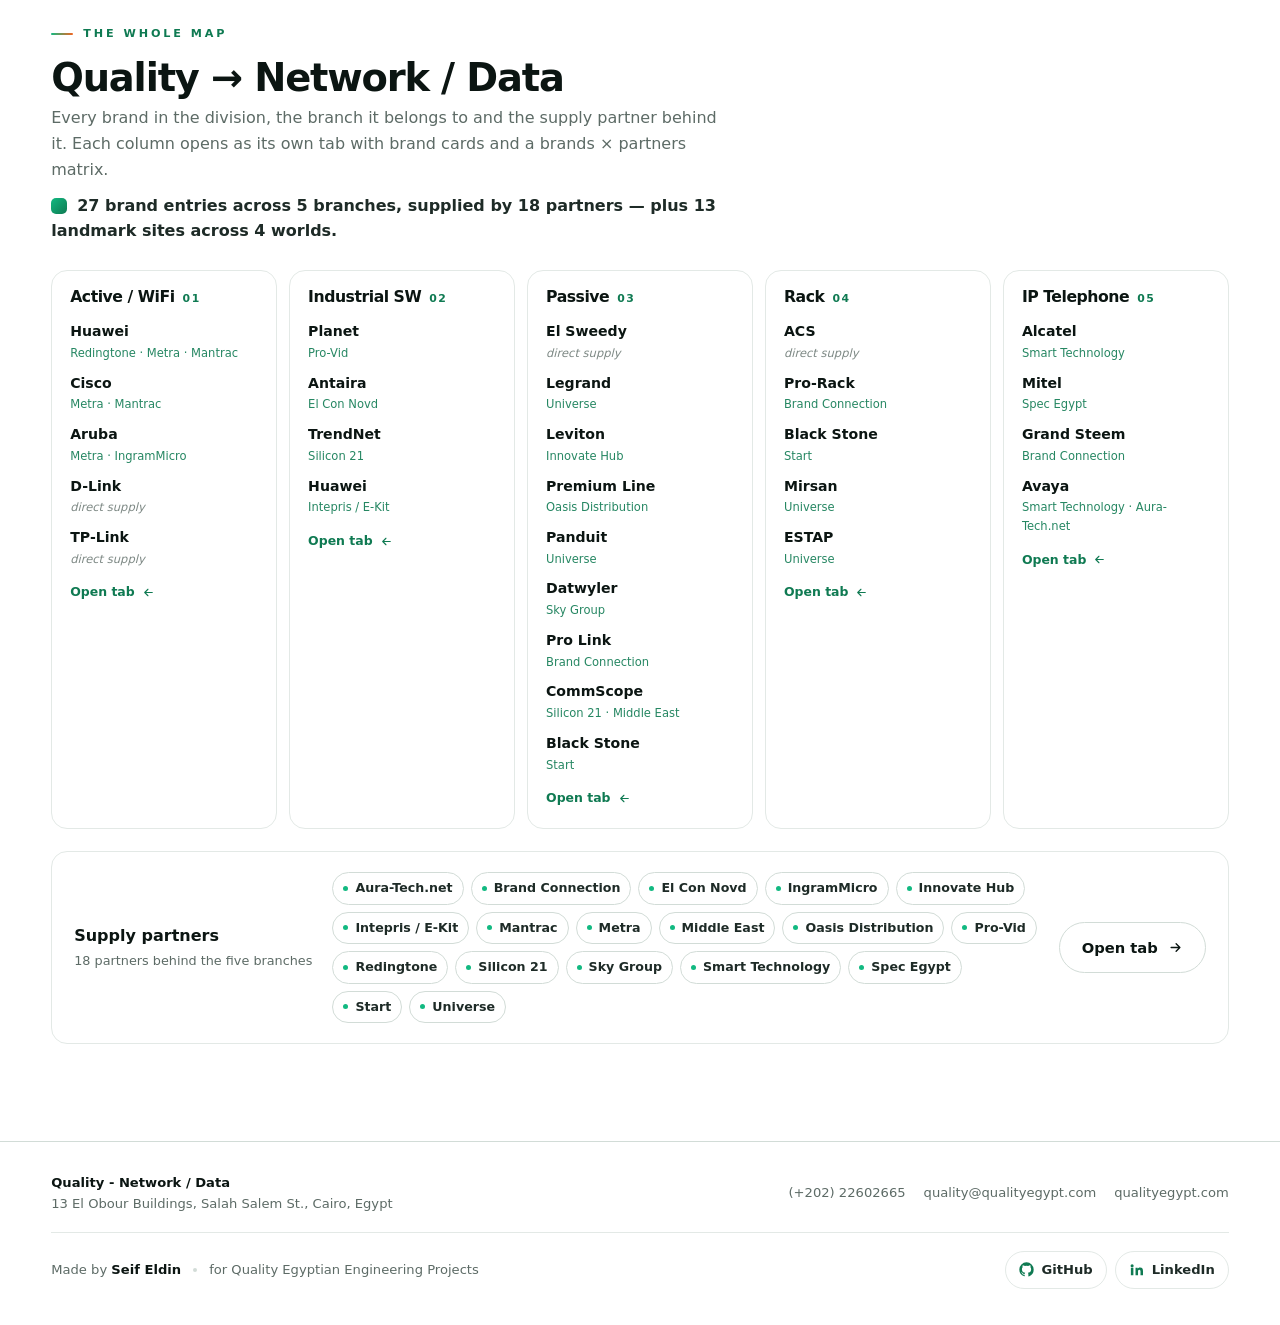
==== commit 53c318f2: "Add Landmark Projects portfolio New projects.html with 13 researched sites, three case studies, filt" ====
--- a/index.html
+++ b/index.html
@@ -7,7 +7,7 @@
 <meta name="description" content="Quality Network / Data: active and WiFi, industrial software, passive, rack and IP telephony — every brand and the supply partner behind it.">
 <link rel="icon" href="assets/icon.svg" type="image/svg+xml">
 <link rel="apple-touch-icon" href="assets/apple-touch-icon.png">
-<link rel="stylesheet" href="assets/style.css?v=16">
+<link rel="stylesheet" href="assets/style.css?v=18">
 
 <!-- seo -->
 <meta name="theme-color" content="#0F7A52">
@@ -39,18 +39,53 @@
 
     <div class="hero-search">
       <svg viewBox="0 0 24 24" fill="none" stroke="currentColor" stroke-width="2.2" stroke-linecap="round"><circle cx="11" cy="11" r="7"/><path d="m20 20-3.5-3.5"/></svg>
-      <input id="heroq" type="search" autocomplete="off" aria-label="Search brands and partners" placeholder="Search brands and partners…">
+      <input id="heroq" type="search" autocomplete="off" aria-label="Search brands, partners and projects" placeholder="Search brands, partners and projects…">
       <kbd>/</kbd>
     </div>
 
     <div class="hero-chips">
       <button type="button" class="chip q" data-q="Huawei">Who supplies Huawei?</button>
+      <button type="button" class="chip q" data-go="projects.html">Landmark projects</button>
       <button type="button" class="chip q" data-go="supply.html#insights">Single-source risks</button>
       <button type="button" class="chip q" data-go="supply.html#direct">Direct brands</button>
     </div>
 
     <nav class="chooser" id="nodes" aria-label="Sections"></nav>
     <div class="filterbar" id="filterbar" hidden></div>
+  </section>
+
+  <section class="lp-band">
+    <div class="wrap lp-band-in">
+      <div class="lp-band-photos" data-fade>
+        <figure class="big">
+          <img src="img/projects/presidential-palace.jpg" alt="Presidential Palace, Heliopolis" loading="lazy">
+          <figcaption>Presidential Palace · Heliopolis</figcaption>
+        </figure>
+        <figure>
+          <img src="img/projects/cairo-stadium-card.jpg" alt="Cairo International Stadium" loading="lazy">
+          <figcaption>Cairo Stadium</figcaption>
+        </figure>
+        <figure>
+          <img src="img/projects/palm-hills.jpg" alt="Palm Hills New Cairo" loading="lazy">
+          <figcaption>Palm Hills · New Cairo</figcaption>
+        </figure>
+      </div>
+      <div>
+        <span class="eyebrow" data-fade>New · Signature portfolio</span>
+        <h2 data-fade>Landmarks that run on Quality.</h2>
+        <p data-fade>Presidential palaces, embassies, stadiums, hospitals, hotels and the communities people live in. Thirteen sites across four worlds — and the active, passive, wireless and voice scope behind each one.</p>
+        <div class="lp-meta" data-fade>
+          <span>13 landmark sites</span>
+          <span>4 project worlds</span>
+          <span>11 technology brands</span>
+          <span>Cairo to Alexandria</span>
+        </div>
+        <a class="btn btn-p" href="projects.html">Explore Landmark Projects
+          <svg viewBox="0 0 24 24" fill="none" stroke="currentColor" stroke-width="2.2" stroke-linecap="round" stroke-linejoin="round"><path d="M5 12h14M13 6l6 6-6 6"/></svg>
+        </a>
+        <p class="lp-credit" data-fade>Photography: Presidency of Egypt · Realman208 / Wikimedia Commons (CC BY-SA 3.0) · Palm Hills Developments. <a href="projects.html">Full credits</a>.</p>
+      </div>
+    </div>
   </section>
 
   <section class="section alt">
@@ -73,20 +108,11 @@
       </div>
     </div>
   </section>
-
-  <section class="section">
-    <div class="wrap">
-      <figure class="shot" data-fade>
-        <img src="img/brand-wall.jpg" alt="Quality Network brand wall" loading="lazy">
-        <figcaption>Quality Network / Data — Cairo</figcaption>
-      </figure>
-    </div>
-  </section>
 </main>
 
 <footer class="foot" id="foot"></footer>
 
-<script src="assets/data.js?v=16"></script>
-<script src="assets/app.js?v=16"></script>
+<script src="assets/data.js?v=18"></script>
+<script src="assets/app.js?v=18"></script>
 </body>
 </html>
--- a/assets/style.css
+++ b/assets/style.css
@@ -510,4 +510,521 @@
   body::before,body::after{display:none}
   [data-fade]{opacity:1 !important;transform:none !important}
   .section.alt,.foot{background:#fff}
-}+}
+/* ===========================================================
+   LANDMARK PROJECTS
+   A portfolio tab: hero collage, filterable sites, hub stories
+   =========================================================== */
+
+:root{
+  --gov:#1D6FA5;
+  --ven:#12855B;
+  --res:#7A4A9E;
+  --med:#B23A48;
+}
+
+.btn-o{background:var(--white);border-color:var(--line-2);color:var(--ink);box-shadow:var(--shadow-s)}
+.btn-o:hover{border-color:var(--em-mid);color:var(--em);transform:translateY(-2px);box-shadow:var(--shadow-m)}
+.btn-w{background:#fff;color:var(--em);border-color:#fff;box-shadow:0 18px 40px -22px rgba(0,0,0,.5)}
+.btn-w:hover{transform:translateY(-2px);box-shadow:0 24px 50px -22px rgba(0,0,0,.55);color:var(--em)}
+
+/* ---------------- hero ---------------- */
+.pj-hero{
+  position:relative;overflow:hidden;
+  padding:calc(var(--bar) + clamp(46px,7vw,88px)) 0 clamp(28px,4vw,42px);
+}
+.pj-hero::before{
+  content:"";position:absolute;inset:0;pointer-events:none;
+  background:
+    radial-gradient(720px 420px at 86% 12%, rgba(29,111,165,.09), transparent 66%),
+    radial-gradient(640px 460px at 4% 82%, rgba(18,185,129,.10), transparent 70%),
+    linear-gradient(180deg, transparent 60%, rgba(246,248,247,.7));
+}
+.pj-hero::after{
+  content:"";position:absolute;inset:0;pointer-events:none;opacity:.45;
+  background-image:linear-gradient(var(--line) 1px,transparent 1px),linear-gradient(90deg,var(--line) 1px,transparent 1px);
+  background-size:72px 72px;
+  mask-image:radial-gradient(70% 60% at 70% 30%,#000,transparent);
+  -webkit-mask-image:radial-gradient(70% 60% at 70% 30%,#000,transparent);
+}
+.pj-hero-in{
+  position:relative;z-index:1;
+  display:grid;grid-template-columns:1.02fr .98fr;align-items:center;
+  gap:clamp(30px,5vw,68px);
+}
+.pj-hero h1{
+  font-size:clamp(2.45rem,5.2vw,4.5rem);line-height:.97;letter-spacing:-.055em;margin-top:16px;
+}
+.pj-ar{
+  margin-top:16px;font-size:clamp(1.05rem,2vw,1.38rem);font-weight:650;color:var(--ink-2);
+  font-family:"Segoe UI",Tahoma,"Noto Naskh Arabic",Arial,sans-serif;
+}
+.pj-lede{margin-top:14px;max-width:53ch;color:var(--muted);font-size:clamp(.95rem,1.5vw,1.06rem)}
+.pj-actions{display:flex;flex-wrap:wrap;gap:10px;margin-top:26px}
+
+.pj-collage{
+  position:relative;display:grid;grid-template-columns:1.32fr 1fr;grid-template-rows:154px 154px;
+  gap:10px;
+}
+.pj-collage figure{
+  position:relative;margin:0;overflow:hidden;border-radius:16px;
+  border:1px solid var(--line);background:var(--paper);box-shadow:var(--shadow-m);
+}
+.pj-collage figure.big{grid-row:span 2}
+.pj-collage img{width:100%;height:100%;object-fit:cover;transition:transform .9s var(--ease)}
+.pj-collage figure:hover img{transform:scale(1.04)}
+.pj-collage figcaption{
+  position:absolute;left:10px;right:auto;bottom:10px;max-width:calc(100% - 20px);
+  padding:5px 9px;border-radius:7px;background:rgba(11,21,18,.48);backdrop-filter:blur(8px);
+  color:#fff;font-size:.66rem;font-weight:650;letter-spacing:.02em;white-space:nowrap;
+  overflow:hidden;text-overflow:ellipsis;
+}
+
+.pj-stats{
+  position:relative;z-index:1;display:grid;grid-template-columns:repeat(4,1fr);
+  margin-top:clamp(30px,5vw,50px);border:1px solid var(--line);border-radius:18px;
+  background:rgba(255,255,255,.74);backdrop-filter:blur(10px);overflow:hidden;box-shadow:var(--shadow-s);
+}
+.pj-stat{padding:18px clamp(14px,2.4vw,24px);border-right:1px solid var(--line)}
+.pj-stat:last-child{border-right:0}
+.pj-stat b{display:block;font-size:clamp(1.55rem,3vw,2.1rem);line-height:1;letter-spacing:-.045em;color:var(--em)}
+.pj-stat span{display:block;margin-top:6px;font-size:.72rem;font-weight:600;color:var(--muted);line-height:1.45}
+
+/* ---------------- filters ---------------- */
+.pj-filters{
+  position:sticky;top:calc(var(--bar) + 10px);z-index:24;
+  display:flex;flex-wrap:wrap;gap:7px;padding:9px;margin:0 0 22px;
+  background:rgba(255,255,255,.9);backdrop-filter:blur(18px) saturate(160%);
+  border:1px solid var(--line);border-radius:16px;box-shadow:var(--shadow-m);
+}
+.pf{
+  display:inline-flex;align-items:center;gap:7px;padding:8px 13px;border-radius:999px;
+  border:1px solid var(--line);background:var(--white);cursor:pointer;
+  font:inherit;font-size:.8rem;font-weight:650;color:var(--muted);transition:.22s var(--ease);
+}
+.pf i{width:7px;height:7px;border-radius:50%;background:var(--hc);flex:none}
+.pf b{font-size:.66rem;font-weight:750;color:var(--em);background:var(--em-soft);border-radius:999px;padding:2px 7px;transition:.22s}
+.pf:hover{border-color:var(--hc);color:var(--ink)}
+.pf.on{background:var(--ink);border-color:var(--ink);color:#fff;box-shadow:0 10px 24px -16px rgba(11,21,18,.8)}
+.pf.on b{background:rgba(255,255,255,.17);color:#fff}
+.pf.on i{box-shadow:0 0 0 3px rgba(255,255,255,.16)}
+
+/* ---------------- project cards ---------------- */
+.pgrid{display:grid;grid-template-columns:repeat(3,1fr);gap:18px}
+.pcard{
+  display:flex;flex-direction:column;overflow:hidden;
+  background:var(--white);border:1px solid var(--line);border-radius:20px;
+  box-shadow:var(--shadow-s);transition:transform .34s var(--ease),box-shadow .34s,border-color .34s;
+}
+.pcard[hidden]{display:none}
+.pcard:hover{transform:translateY(-6px);box-shadow:var(--shadow-l);border-color:var(--hc)}
+.pcard.flash{animation:flash 1.8s var(--ease)}
+.pcard-media{
+  position:relative;display:block;width:100%;aspect-ratio:16/10;padding:0;overflow:hidden;
+  border:0;background:var(--paper);cursor:pointer;
+}
+.pcard-media img{width:100%;height:100%;object-fit:cover;transition:transform .8s var(--ease)}
+.pcard:hover .pcard-media img{transform:scale(1.045)}
+.pcard-media::after{
+  content:"";position:absolute;inset:0;pointer-events:none;
+  background:linear-gradient(180deg,rgba(11,21,18,.18),transparent 35%);
+}
+.pcard-hub{
+  position:absolute;top:11px;left:11px;z-index:2;
+  display:inline-flex;align-items:center;gap:6px;padding:5px 9px;border-radius:7px;
+  background:rgba(255,255,255,.93);backdrop-filter:blur(8px);
+  font-size:.64rem;font-weight:750;letter-spacing:.03em;color:var(--ink-2);
+  box-shadow:0 4px 14px -8px rgba(11,21,18,.5);
+}
+.pcard-hub i{width:6px;height:6px;border-radius:50%;background:var(--hc,var(--em));flex:none}
+.pcard-no{
+  position:absolute;top:11px;right:11px;z-index:2;
+  display:grid;place-items:center;min-width:27px;height:27px;padding:0 6px;border-radius:7px;
+  background:rgba(11,21,18,.55);backdrop-filter:blur(8px);
+  color:#fff;font-size:.66rem;font-weight:750;letter-spacing:.08em;
+}
+.pcard-body{display:flex;flex-direction:column;gap:8px;flex:1;padding:17px 18px 18px}
+.pcard-loc{font-size:.64rem;font-weight:750;letter-spacing:.16em;text-transform:uppercase;color:var(--muted)}
+.pcard h3{font-size:1.15rem;line-height:1.16;letter-spacing:-.025em}
+.pcard-ar{font-size:.86rem;font-weight:600;color:var(--muted);font-family:"Segoe UI",Tahoma,"Noto Naskh Arabic",Arial,sans-serif;margin-top:-3px}
+.pcard-body p{font-size:.86rem;line-height:1.52;color:var(--muted)}
+.pscope{display:flex;flex-wrap:wrap;gap:5px}
+.sc{
+  font-size:.6rem;font-weight:750;letter-spacing:.09em;text-transform:uppercase;
+  padding:4px 7px;border-radius:5px;border:1px solid transparent;
+}
+.sc-active{color:#1D6FA5;background:rgba(29,111,165,.08);border-color:rgba(29,111,165,.24)}
+.sc-passive{color:#9A5B13;background:rgba(242,101,34,.08);border-color:rgba(242,101,34,.24)}
+.sc-wifi{color:#0F7A52;background:rgba(18,185,129,.09);border-color:rgba(18,185,129,.24)}
+.sc-voice{color:#6E3F92;background:rgba(122,74,158,.09);border-color:rgba(122,74,158,.24)}
+.sc-cabling{color:#5D6B66;background:var(--paper);border-color:var(--line-2)}
+.pbrands{display:flex;flex-wrap:wrap;gap:5px}
+.pbrand{
+  font-size:.69rem;font-weight:650;padding:4px 8px;border-radius:7px;
+  background:var(--paper);border:1px solid var(--line);color:var(--ink-2);transition:.2s;
+}
+a.pbrand:hover{border-color:var(--em-mid);color:var(--em);background:var(--em-soft)}
+.popen{
+  display:flex;align-items:center;justify-content:space-between;gap:8px;width:100%;
+  margin-top:auto;padding:12px 0 0;border:0;border-top:1px solid var(--line);background:none;
+  font:inherit;font-size:.77rem;font-weight:750;color:var(--em);cursor:pointer;
+}
+.popen svg{width:14px;height:14px;transition:transform .28s var(--ease)}
+.pcard:hover .popen svg{transform:translateX(4px)}
+.pj-note{
+  margin-top:22px;max-width:78ch;font-size:.76rem;line-height:1.6;color:var(--muted);
+}
+.pj-note b{color:var(--ink-2);font-weight:650}
+
+/* ---------------- project dialog ---------------- */
+.pmodal{
+  width:min(940px,94vw);max-height:88vh;padding:0;border:0;border-radius:24px;
+  background:var(--white);color:var(--ink);overflow:auto;
+  box-shadow:0 60px 120px -40px rgba(11,21,18,.65);
+}
+.pmodal::backdrop{background:rgba(11,21,18,.58);backdrop-filter:blur(7px)}
+.pmx{
+  position:sticky;top:12px;z-index:8;display:grid;place-items:center;
+  width:38px;height:38px;margin:12px 12px -50px auto;padding:0 0 3px;
+  border-radius:50%;border:1px solid rgba(255,255,255,.55);
+  background:rgba(11,21,18,.55);backdrop-filter:blur(10px);color:#fff;
+  font:400 1.45rem/1 "Segoe UI",Arial,sans-serif;cursor:pointer;transition:.22s;
+}
+.pmx:hover{background:rgba(11,21,18,.8);transform:rotate(90deg)}
+.pmmedia{position:relative;aspect-ratio:16/9;overflow:hidden;background:var(--paper)}
+.pmmedia img{width:100%;height:100%;object-fit:cover}
+.pmmedia .pcard-hub{top:14px;left:14px}
+.pmbody{padding:clamp(20px,4vw,34px)}
+.pmbody h2{font-size:clamp(1.5rem,3.4vw,2.35rem);margin-top:8px;letter-spacing:-.04em}
+.pmbody .pcard-ar{font-size:.98rem;margin-top:4px}
+.pmdetail{margin-top:16px;max-width:74ch;color:var(--ink-2);font-size:.94rem;line-height:1.65}
+.pmgrid{display:grid;grid-template-columns:1fr 1fr;gap:26px;margin-top:24px;padding-top:22px;border-top:1px solid var(--line)}
+.pmgrid h4{font-size:.66rem;letter-spacing:.18em;text-transform:uppercase;color:var(--muted);margin:0 0 9px;font-weight:750}
+.pmfacts{list-style:none;margin:0;padding:0;display:grid;gap:7px}
+.pmfacts li{position:relative;padding-left:16px;font-size:.84rem;color:var(--ink-2);line-height:1.45}
+.pmfacts li::before{content:"";position:absolute;left:0;top:.52em;width:6px;height:6px;border-radius:50%;background:var(--em-mid)}
+.pmfoot{
+  display:flex;gap:10px 22px;flex-wrap:wrap;justify-content:space-between;align-items:baseline;
+  margin-top:24px;padding-top:16px;border-top:1px solid var(--line);
+  font-size:.71rem;color:var(--muted);
+}
+.pmfoot a{color:var(--em);font-weight:650}
+.pmfoot a:hover{text-decoration:underline}
+
+/* ---------------- hub chapters ---------------- */
+.hubrow{
+  display:grid;grid-template-columns:1.04fr .96fr;overflow:hidden;
+  border:1px solid var(--line);border-radius:24px;background:var(--white);
+  box-shadow:var(--shadow-s);
+}
+.hubrow + .hubrow{margin-top:18px}
+.hubrow.rev .hubmedia{order:2}
+.hubmedia{position:relative;min-height:430px;overflow:hidden;background:var(--paper)}
+.hubmedia img{position:absolute;inset:0;width:100%;height:100%;object-fit:cover;transition:transform 1s var(--ease)}
+.hubrow:hover .hubmedia img{transform:scale(1.035)}
+.hubmedia::after{
+  content:"";position:absolute;inset:0;
+  background:linear-gradient(0deg,rgba(11,21,18,.82),rgba(11,21,18,.18) 58%,rgba(11,21,18,.04));
+}
+.hubcap{position:absolute;left:0;right:0;bottom:0;z-index:1;padding:30px 24px 20px;color:#fff}
+.hubcap span{font-size:.66rem;font-weight:750;letter-spacing:.2em;color:rgba(255,255,255,.62)}
+.hubcap b{display:block;font-size:clamp(1.05rem,2vw,1.3rem);margin-top:4px;letter-spacing:-.02em}
+.hubcap i{display:block;font-style:normal;font-size:.86rem;color:rgba(255,255,255,.78);margin-top:2px;font-family:"Segoe UI",Tahoma,"Noto Naskh Arabic",Arial,sans-serif}
+.hubcap small{display:block;margin-top:12px;font-size:.58rem;line-height:1.45;color:rgba(255,255,255,.46);max-width:40ch}
+.hubbody{padding:clamp(24px,4vw,44px);display:flex;flex-direction:column;justify-content:center}
+.hubkicker{font-size:.66rem;font-weight:750;letter-spacing:.18em;text-transform:uppercase;color:var(--hc)}
+.hubbody h3{font-size:clamp(1.4rem,2.7vw,2rem);margin-top:9px}
+.huben{font-size:.94rem;font-weight:600;color:var(--muted);margin-top:3px;font-family:"Segoe UI",Tahoma,"Noto Naskh Arabic",Arial,sans-serif}
+.hubbody p{margin-top:12px;max-width:52ch;font-size:.91rem;line-height:1.6;color:var(--muted)}
+.hublist{list-style:none;margin:20px 0 0;padding:0;border-top:1px solid var(--line)}
+.hublist li{border-bottom:1px solid var(--line)}
+.hublist li:last-child{border-bottom:0}
+.hublist button{
+  display:grid;grid-template-columns:30px minmax(0,1fr) auto;gap:10px;align-items:center;
+  width:100%;padding:11px 2px;border:0;background:none;font:inherit;text-align:left;cursor:pointer;transition:.2s;
+}
+.hublist button:hover{color:var(--hc);transform:translateX(3px)}
+.hublist span{font-size:.67rem;font-weight:750;letter-spacing:.06em;color:var(--hc)}
+.hublist b{font-size:.87rem;font-weight:650;overflow:hidden;text-overflow:ellipsis;white-space:nowrap}
+.hublist i{font-style:normal;font-size:.68rem;color:var(--muted);text-align:right;white-space:nowrap}
+
+/* ---------------- stack ---------------- */
+.stackgrid{display:grid;grid-template-columns:repeat(4,1fr);gap:14px}
+.stackcard{
+  padding:22px;border:1px solid var(--line);border-radius:18px;background:var(--white);
+  box-shadow:var(--shadow-s);transition:transform .3s var(--ease),box-shadow .3s,border-color .3s;
+}
+.stackcard:hover{transform:translateY(-5px);box-shadow:var(--shadow-m);border-color:var(--em-line)}
+.sic{
+  width:44px;height:44px;border-radius:13px;display:grid;place-items:center;
+  background:var(--em-soft);border:1px solid var(--em-line);color:var(--em);
+}
+.sic svg{width:22px;height:22px}
+.stackcard h3{font-size:1rem;margin-top:16px}
+.stackcard p{font-size:.84rem;line-height:1.55;color:var(--muted);margin-top:6px}
+.stackcard .pbrands{margin-top:14px}
+
+/* ---------------- footprint + cta ---------------- */
+.footprint{display:grid;grid-template-columns:.85fr 1.15fr;gap:clamp(24px,4vw,48px);align-items:center}
+.cities{display:grid;grid-template-columns:repeat(3,1fr);gap:8px}
+.city{padding:12px 14px;border:1px solid var(--line);border-radius:12px;background:var(--white);box-shadow:var(--shadow-s)}
+.city b{display:block;font-size:.86rem;letter-spacing:-.01em}
+.city i{display:block;font-style:normal;font-size:.68rem;color:var(--muted);margin-top:2px}
+.pj-cta{
+  position:relative;overflow:hidden;display:flex;align-items:center;justify-content:space-between;gap:24px;flex-wrap:wrap;
+  padding:clamp(26px,5vw,52px);border-radius:24px;
+  background:linear-gradient(118deg,#093528,#0F7A52 56%,#12B981);color:#fff;
+  box-shadow:0 30px 60px -34px rgba(15,122,82,.75);
+}
+.pj-cta::before{
+  content:"";position:absolute;inset:-30%;pointer-events:none;
+  background:
+    radial-gradient(circle at 82% 14%, rgba(255,255,255,.14), transparent 38%),
+    radial-gradient(circle at 8% 92%, rgba(242,101,34,.20), transparent 42%);
+}
+.pj-cta>*{position:relative;z-index:1}
+.pj-cta .eyebrow{color:rgba(255,255,255,.82)}
+.pj-cta .eyebrow::before{background:#fff}
+.pj-cta h2{color:#fff;font-size:clamp(1.5rem,3.3vw,2.35rem);margin-top:12px}
+.pj-cta p{color:rgba(255,255,255,.8);max-width:52ch;margin-top:8px;font-size:.92rem}
+
+/* ---------------- home feature band ---------------- */
+.lp-band{padding:clamp(34px,5vw,64px) 0;border-top:1px solid var(--line-2);background:linear-gradient(180deg,var(--white),var(--paper))}
+.lp-band-in{display:grid;grid-template-columns:1.02fr .98fr;gap:clamp(24px,4vw,54px);align-items:center}
+.lp-band-photos{display:grid;grid-template-columns:1.25fr 1fr;grid-template-rows:148px 148px;gap:9px}
+.lp-band-photos figure{
+  position:relative;margin:0;overflow:hidden;border-radius:14px;border:1px solid var(--line);
+  background:var(--paper);box-shadow:var(--shadow-m);
+}
+.lp-band-photos figure.big{grid-row:span 2}
+.lp-band-photos img{width:100%;height:100%;object-fit:cover;transition:transform .8s var(--ease)}
+.lp-band-photos figure:hover img{transform:scale(1.04)}
+.lp-band-photos figcaption{
+  position:absolute;left:8px;bottom:8px;right:auto;max-width:calc(100% - 16px);
+  padding:4px 7px;border-radius:5px;background:rgba(11,21,18,.5);backdrop-filter:blur(6px);
+  color:#fff;font-size:.6rem;font-weight:650;white-space:nowrap;overflow:hidden;text-overflow:ellipsis;
+}
+.lp-band h2{font-size:clamp(1.7rem,3.4vw,2.55rem);margin:12px 0 8px}
+.lp-band p{max-width:52ch;color:var(--muted);font-size:.94rem}
+.lp-meta{display:flex;flex-wrap:wrap;gap:6px;margin-top:16px}
+.lp-meta span{
+  font-size:.7rem;font-weight:700;padding:5px 9px;border-radius:7px;
+  background:var(--white);border:1px solid var(--line);color:var(--ink-2);
+}
+.lp-band .btn{margin-top:22px}
+.lp-credit{margin-top:16px;max-width:none;font-size:.72rem;line-height:1.5;color:var(--muted)}
+.lp-credit a{color:var(--em);text-decoration:underline;text-underline-offset:2px}
+
+/* ---------------- responsive ---------------- */
+@media (max-width:1100px){
+  .pj-hero-in{grid-template-columns:1fr;gap:34px}
+  .pj-collage{grid-template-columns:1.3fr 1fr;grid-template-rows:180px 180px;max-width:640px}
+  .pj-stats{grid-template-columns:repeat(2,1fr)}
+  .pj-stat:nth-child(2){border-right:0}
+  .pj-stat:nth-child(-n+2){border-bottom:1px solid var(--line)}
+  .pgrid{grid-template-columns:repeat(2,1fr)}
+  .hubrow{grid-template-columns:1fr}
+  .hubrow.rev .hubmedia{order:0}
+  .hubmedia{min-height:340px}
+  .stackgrid{grid-template-columns:repeat(2,1fr)}
+  .footprint{grid-template-columns:1fr;gap:24px}
+  .lp-band-in{grid-template-columns:1fr;gap:30px}
+  .lp-band-photos{grid-template-rows:170px 170px;max-width:620px}
+}
+@media (max-width:760px){
+  .pj-collage{grid-template-rows:140px 140px}
+  .pj-stats{grid-template-columns:1fr 1fr}
+  .pj-stat{padding:16px}
+  .pj-filters{position:static;padding:8px}
+  .pf{font-size:.75rem;padding:7px 10px}
+  .pgrid{grid-template-columns:1fr}
+  .pmgrid{grid-template-columns:1fr;gap:20px}
+  .hublist button{grid-template-columns:24px minmax(0,1fr);row-gap:2px}
+  .hublist i{grid-column:2;text-align:left}
+  .cities{grid-template-columns:1fr 1fr}
+  .pj-cta{align-items:flex-start}
+  .lp-band-photos{grid-template-rows:140px 140px}
+}
+@media (max-width:520px){
+  .pj-collage{grid-template-columns:1fr;grid-template-rows:220px 130px 130px}
+  .pj-collage figure.big{grid-row:span 1}
+  .pj-actions .btn{width:100%;justify-content:center}
+  .pj-stat b{font-size:1.5rem}
+  .cities{grid-template-columns:1fr}
+  .stackgrid{grid-template-columns:1fr}
+  .lp-band-photos{grid-template-columns:1fr;grid-template-rows:190px 130px 130px}
+  .lp-band-photos figure.big{grid-row:span 1}
+}
+
+@media print{
+  .pj-filters,.pj-cta,.pmodal{display:none !important}
+  .pcard,.hubrow{box-shadow:none;break-inside:avoid}
+}
+
+/* ===========================================================
+   LANDMARK PROJECTS — WORK INDEX
+   Selected case studies, sticky preview index, brand bench
+   =========================================================== */
+
+/* brand logos inside chips */
+.pbrand{display:inline-flex;align-items:center;gap:6px;line-height:1;padding:5px 10px}
+.pbrand img{height:16px;width:auto;max-width:88px;object-fit:contain;flex:none}
+.pbrand span{white-space:nowrap}
+
+/* ---------------- selected work ---------------- */
+.case{
+  display:grid;grid-template-columns:1.02fr .98fr;overflow:hidden;
+  border:1px solid var(--line);border-radius:24px;background:var(--white);
+  box-shadow:var(--shadow-s);
+}
+.case + .case{margin-top:22px}
+.case.rev .case-media{order:2}
+.case-media{position:relative;margin:0;min-height:480px;overflow:hidden;background:var(--paper)}
+.case-media img{position:absolute;inset:0;width:100%;height:100%;object-fit:cover;transition:transform 1s var(--ease)}
+.case:hover .case-media img{transform:scale(1.03)}
+.case-open{position:absolute;inset:0;z-index:1;border:0;background:none;cursor:pointer}
+.case-open:focus-visible{outline:3px solid var(--em-mid);outline-offset:-5px}
+.case-media figcaption{pointer-events:none}
+.case-media::after{
+  content:"";position:absolute;inset:0;pointer-events:none;
+  background:linear-gradient(0deg,rgba(11,21,18,.74),rgba(11,21,18,.06) 58%);
+}
+.case-no{
+  position:absolute;top:16px;left:16px;z-index:2;display:grid;place-items:center;
+  min-width:34px;height:34px;padding:0 7px;border-radius:9px;
+  background:rgba(255,255,255,.94);backdrop-filter:blur(8px);
+  color:var(--ink);font-size:.72rem;font-weight:800;letter-spacing:.08em;
+  box-shadow:0 6px 18px -10px rgba(11,21,18,.55);
+}
+.case-media figcaption{position:absolute;left:20px;right:20px;bottom:18px;z-index:2;color:#fff}
+.case-media figcaption span{
+  display:block;font-size:.6rem;font-weight:750;letter-spacing:.18em;
+  text-transform:uppercase;color:rgba(255,255,255,.7);
+}
+.case-media figcaption b{display:block;margin-top:4px;font-size:.9rem;font-weight:650;letter-spacing:-.01em}
+.case-body{padding:clamp(26px,4vw,50px);display:flex;flex-direction:column;justify-content:center}
+.case-kicker{font-size:.63rem;font-weight:750;letter-spacing:.16em;text-transform:uppercase;color:var(--hc)}
+.case-body h3{font-size:clamp(1.55rem,3vw,2.2rem);margin-top:9px;letter-spacing:-.04em;line-height:1.08}
+.case-ar{
+  margin-top:5px;font-size:.92rem;font-weight:600;color:var(--muted);
+  font-family:"Segoe UI",Tahoma,"Noto Naskh Arabic",Arial,sans-serif;
+}
+.case-body > p{margin-top:14px;max-width:56ch;color:var(--muted);font-size:.91rem;line-height:1.65}
+.case-metrics{
+  display:grid;grid-template-columns:repeat(3,1fr);gap:12px;
+  margin:22px 0;padding:18px 0;border-block:1px solid var(--line);
+}
+.case-metrics b{display:block;font-size:clamp(1.3rem,2.6vw,1.75rem);line-height:1;letter-spacing:-.04em;color:var(--em)}
+.case-metrics span{display:block;margin-top:5px;font-size:.65rem;line-height:1.4;color:var(--muted)}
+.case-tags{display:flex;flex-wrap:wrap;align-items:center;gap:10px 14px}
+.case .popen{margin-top:22px}
+.case .pbrands .pbrand{background:var(--paper)}
+
+/* ---------------- portfolio index ---------------- */
+.pindex-wrap{
+  display:grid;grid-template-columns:.86fr 1.14fr;
+  gap:clamp(22px,3.5vw,40px);align-items:start;
+}
+.pview{
+  position:sticky;top:calc(var(--bar) + 84px);
+  background:var(--white);border:1px solid var(--line);border-radius:22px;
+  overflow:hidden;box-shadow:var(--shadow-m);
+}
+.pview-media{position:relative;margin:0;aspect-ratio:16/10;overflow:hidden;background:var(--paper)}
+.pview-media img{width:100%;height:100%;object-fit:cover;transition:transform .8s var(--ease)}
+.pview:hover .pview-media img{transform:scale(1.03)}
+.pview-media::after{
+  content:"";position:absolute;inset:0;pointer-events:none;
+  background:linear-gradient(180deg,rgba(11,21,18,.2),transparent 38%);
+}
+.pview-body{padding:20px 22px 22px;display:flex;flex-direction:column;gap:8px}
+.pview-body h3{font-size:1.35rem;line-height:1.12;letter-spacing:-.03em}
+.pview-body > p{font-size:.85rem;line-height:1.55;color:var(--muted)}
+.pview .popen{margin-top:8px}
+
+.pindex{display:flex;flex-direction:column;gap:24px;min-width:0}
+.pgroup[hidden]{display:none}
+.pgroup-head{
+  display:grid;grid-template-columns:34px minmax(0,1fr);gap:12px;
+  padding:0 0 10px;border-bottom:1px solid var(--line);
+}
+.pgroup-no{font-size:.68rem;font-weight:800;letter-spacing:.1em;color:var(--hc);padding-top:5px}
+.pgroup-head h3{font-size:1rem;letter-spacing:-.02em}
+.pgroup-head h3 i{
+  font-style:normal;font-weight:600;color:var(--muted);font-size:.8rem;margin-left:6px;
+  font-family:"Segoe UI",Tahoma,"Noto Naskh Arabic",Arial,sans-serif;
+}
+.pgroup-head p{
+  margin-top:4px;font-size:.76rem;line-height:1.5;color:var(--muted);max-width:62ch;
+  display:-webkit-box;-webkit-line-clamp:2;-webkit-box-orient:vertical;overflow:hidden;
+}
+.prow{
+  display:grid;grid-template-columns:30px minmax(0,1fr) auto 18px;gap:12px;align-items:center;
+  width:100%;padding:12px 10px 12px 4px;border:0;border-bottom:1px solid var(--line);
+  background:none;font:inherit;text-align:left;cursor:pointer;
+  transition:background .2s var(--ease),box-shadow .2s var(--ease);
+}
+.prow:hover,.prow.on{background:var(--paper);box-shadow:inset 3px 0 0 var(--hc)}
+.prow:focus-visible{outline:2px solid var(--hc);outline-offset:-2px}
+.prow-no{font-size:.68rem;font-weight:800;letter-spacing:.06em;color:var(--hc)}
+.prow-main{display:flex;flex-direction:column;gap:1px;min-width:0}
+.prow-main b{font-size:.88rem;font-weight:650;white-space:nowrap;overflow:hidden;text-overflow:ellipsis}
+.prow-main i{font-style:normal;font-size:.7rem;color:var(--muted)}
+.prow-scope{
+  font-size:.64rem;font-weight:650;letter-spacing:.05em;text-transform:uppercase;
+  color:var(--muted);text-align:right;white-space:nowrap;
+}
+.prow-arw{display:grid;place-items:center;color:var(--muted)}
+.prow-arw svg{width:14px;height:14px;transition:transform .26s var(--ease),color .26s var(--ease)}
+.prow:hover .prow-arw svg{transform:translateX(3px);color:var(--hc)}
+.prow-thumb{display:none;width:46px;height:34px;border-radius:6px;overflow:hidden;background:var(--paper);flex:none}
+.prow-thumb img{width:100%;height:100%;object-fit:cover}
+
+/* ---------------- brand bench ---------------- */
+.brandbench{
+  margin-top:34px;padding:clamp(22px,3.5vw,34px);
+  border:1px solid var(--line);border-radius:22px;
+  background:linear-gradient(180deg,var(--white),var(--paper));
+  box-shadow:var(--shadow-s);
+}
+.bbhead{
+  display:flex;align-items:flex-end;justify-content:space-between;gap:20px;flex-wrap:wrap;
+  padding-bottom:18px;border-bottom:1px solid var(--line);
+}
+.bbhead h3{font-size:clamp(1.1rem,2.2vw,1.45rem);margin-top:8px;letter-spacing:-.03em}
+.bbhead > p{max-width:40ch;font-size:.79rem;line-height:1.5;color:var(--muted)}
+.bbgrid{display:grid;grid-template-columns:repeat(4,1fr);gap:8px;margin-top:18px}
+.bbrand{
+  display:flex;flex-direction:column;align-items:flex-start;justify-content:flex-end;gap:10px;min-width:0;
+  min-height:96px;padding:14px 16px;border:1px solid var(--line);border-radius:10px;background:var(--white);
+  transition:.2s var(--ease);
+}
+a.bbrand:hover{border-color:var(--em-mid);box-shadow:var(--shadow-s);transform:translateY(-2px)}
+.bbrand img{width:auto;height:auto;max-width:148px;max-height:34px;object-fit:contain;flex:none}
+.bbrand span{min-width:0;width:100%}
+.bbrand b{display:block;font-size:.77rem;font-weight:700;white-space:nowrap;overflow:hidden;text-overflow:ellipsis}
+.bbrand i{display:block;font-style:normal;font-size:.61rem;color:var(--muted);margin-top:1px;white-space:nowrap;overflow:hidden;text-overflow:ellipsis}
+.bbnote{margin-top:14px;font-size:.65rem;color:var(--muted)}
+
+@media (max-width:1100px){
+  .case{grid-template-columns:1fr}
+  .case.rev .case-media{order:0}
+  .case-media{min-height:340px}
+  .pindex-wrap{grid-template-columns:1fr}
+  .pview{position:static;display:grid;grid-template-columns:.9fr 1.1fr;align-items:stretch}
+  .pview-media{aspect-ratio:auto;min-height:100%}
+  .pview-body{justify-content:center}
+  .bbgrid{grid-template-columns:repeat(3,1fr)}
+}
+@media (max-width:760px){
+  .case-media{min-height:240px}
+  .pview{display:none}
+  .prow{grid-template-columns:46px 24px minmax(0,1fr) 16px;gap:9px}
+  .prow-thumb{display:block}
+  .prow-scope{display:none}
+  .case-metrics{grid-template-columns:1fr 1fr}
+  .bbgrid{grid-template-columns:1fr 1fr}
+}
+@media (max-width:520px){
+  .bbgrid{grid-template-columns:1fr}
+}
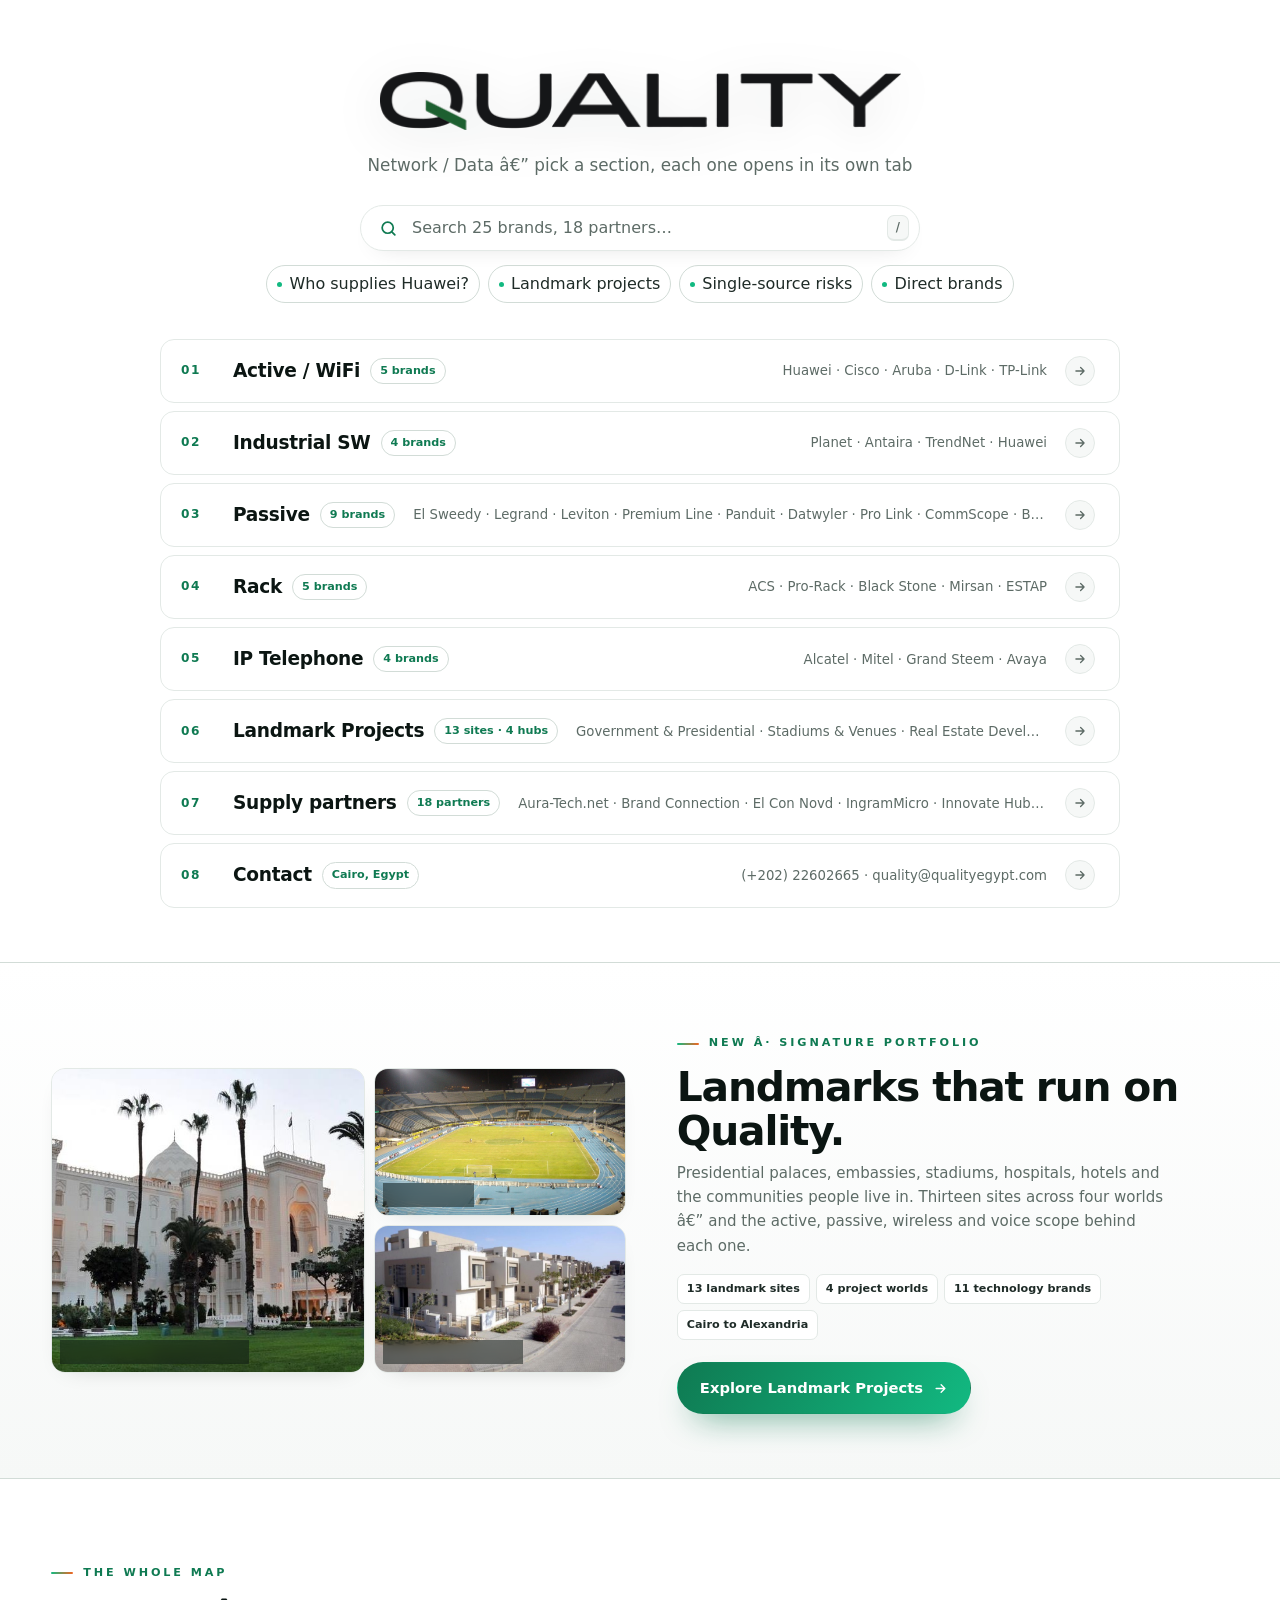
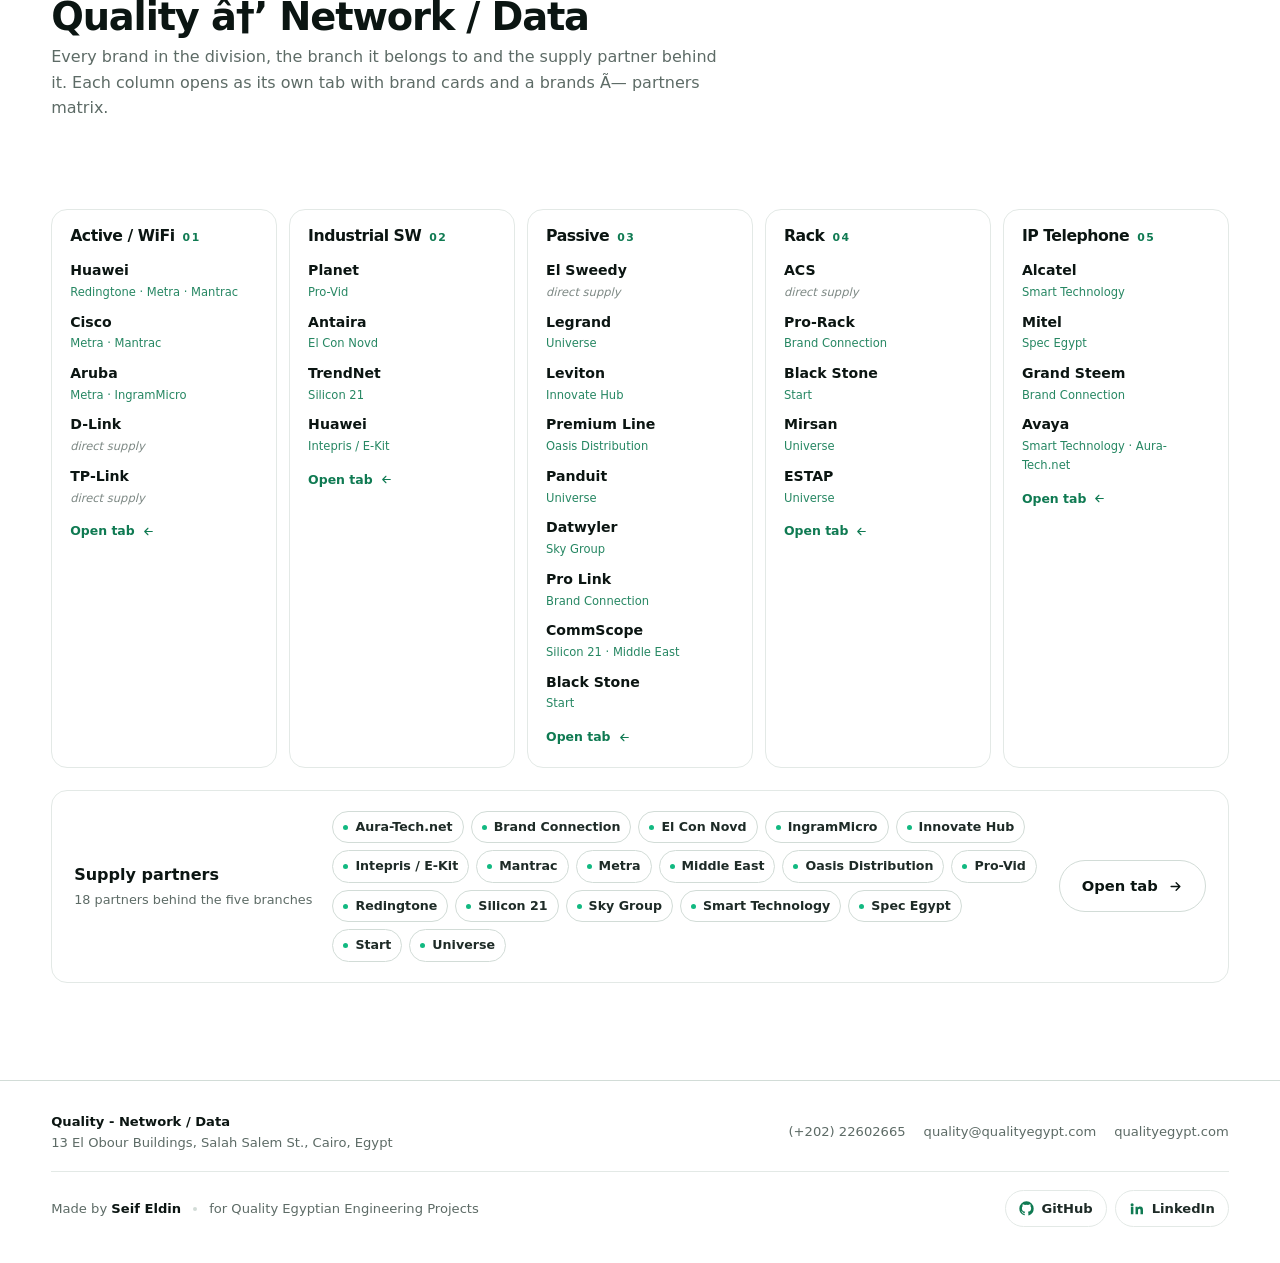
==== commit ba3edaee: "Remove photo credit text Keep all project photography, but drop the visible credit links in project " ====
--- a/index.html
+++ b/index.html
@@ -3,26 +3,26 @@
 <head>
 <meta charset="utf-8">
 <meta name="viewport" content="width=device-width, initial-scale=1">
-<title>Quality — Network / Data</title>
-<meta name="description" content="Quality Network / Data: active and WiFi, industrial software, passive, rack and IP telephony — every brand and the supply partner behind it.">
+<title>Quality â€” Network / Data</title>
+<meta name="description" content="Quality Network / Data: active and WiFi, industrial software, passive, rack and IP telephony â€” every brand and the supply partner behind it.">
 <link rel="icon" href="assets/icon.svg" type="image/svg+xml">
 <link rel="apple-touch-icon" href="assets/apple-touch-icon.png">
-<link rel="stylesheet" href="assets/style.css?v=18">
+<link rel="stylesheet" href="assets/style.css?v=19">
 
 <!-- seo -->
 <meta name="theme-color" content="#0F7A52">
 <link rel="canonical" href="https://seifmomo.github.io/quality-network-map/index.html">
 <meta property="og:type" content="website">
 <meta property="og:site_name" content="Quality Network / Data">
-<meta property="og:title" content="Quality — Network / Data">
-<meta property="og:description" content="Quality Network / Data: active and WiFi, industrial software, passive, rack and IP telephony — every brand and the supply partner behind it.">
+<meta property="og:title" content="Quality â€” Network / Data">
+<meta property="og:description" content="Quality Network / Data: active and WiFi, industrial software, passive, rack and IP telephony â€” every brand and the supply partner behind it.">
 <meta property="og:url" content="https://seifmomo.github.io/quality-network-map/index.html">
 <meta property="og:image" content="https://seifmomo.github.io/quality-network-map/img/og.png">
 <meta property="og:image:width" content="1200">
 <meta property="og:image:height" content="630">
 <meta name="twitter:card" content="summary_large_image">
-<meta name="twitter:title" content="Quality — Network / Data">
-<meta name="twitter:description" content="Quality Network / Data: active and WiFi, industrial software, passive, rack and IP telephony — every brand and the supply partner behind it.">
+<meta name="twitter:title" content="Quality â€” Network / Data">
+<meta name="twitter:description" content="Quality Network / Data: active and WiFi, industrial software, passive, rack and IP telephony â€” every brand and the supply partner behind it.">
 <meta name="twitter:image" content="https://seifmomo.github.io/quality-network-map/img/og.png">
 <script type="application/ld+json">{"@context":"https://schema.org","@graph":[{"@type":"Organization","name":"Quality Egyptian Engineering Projects","alternateName":"Quality","url":"https://qualityegypt.com/","logo":"https://seifmomo.github.io/quality-network-map/img/quality-logo.png","foundingDate":"1985","telephone":"+20222602665","email":"quality@qualityegypt.com","address":{"@type":"PostalAddress","streetAddress":"13 El Obour Buildings, Salah Salem St.","addressLocality":"Cairo","addressCountry":"EG"},"sameAs":["https://www.linkedin.com/company/quality-egy/","https://www.facebook.com/egyptian.engineering.projects"]},{"@type":"WebSite","name":"Quality Network / Data","url":"https://seifmomo.github.io/quality-network-map/","description":"Every brand in the Quality Network / Data division and the supply partner behind it."}]}</script>
 </head>
@@ -35,11 +35,11 @@
 <main>
   <section class="hero">
     <img class="hero-logo" src="img/quality-logo.png" alt="Quality Egyptian Engineering Projects">
-    <p class="hero-line" id="heroline">Network / Data — pick a section, each one opens in its own tab</p>
+    <p class="hero-line" id="heroline">Network / Data â€” pick a section, each one opens in its own tab</p>
 
     <div class="hero-search">
       <svg viewBox="0 0 24 24" fill="none" stroke="currentColor" stroke-width="2.2" stroke-linecap="round"><circle cx="11" cy="11" r="7"/><path d="m20 20-3.5-3.5"/></svg>
-      <input id="heroq" type="search" autocomplete="off" aria-label="Search brands, partners and projects" placeholder="Search brands, partners and projects…">
+      <input id="heroq" type="search" autocomplete="off" aria-label="Search brands, partners and projects" placeholder="Search brands, partners and projectsâ€¦">
       <kbd>/</kbd>
     </div>
 
@@ -59,7 +59,7 @@
       <div class="lp-band-photos" data-fade>
         <figure class="big">
           <img src="img/projects/presidential-palace.jpg" alt="Presidential Palace, Heliopolis" loading="lazy">
-          <figcaption>Presidential Palace · Heliopolis</figcaption>
+          <figcaption>Presidential Palace Â· Heliopolis</figcaption>
         </figure>
         <figure>
           <img src="img/projects/cairo-stadium-card.jpg" alt="Cairo International Stadium" loading="lazy">
@@ -67,13 +67,13 @@
         </figure>
         <figure>
           <img src="img/projects/palm-hills.jpg" alt="Palm Hills New Cairo" loading="lazy">
-          <figcaption>Palm Hills · New Cairo</figcaption>
+          <figcaption>Palm Hills Â· New Cairo</figcaption>
         </figure>
       </div>
       <div>
-        <span class="eyebrow" data-fade>New · Signature portfolio</span>
+        <span class="eyebrow" data-fade>New Â· Signature portfolio</span>
         <h2 data-fade>Landmarks that run on Quality.</h2>
-        <p data-fade>Presidential palaces, embassies, stadiums, hospitals, hotels and the communities people live in. Thirteen sites across four worlds — and the active, passive, wireless and voice scope behind each one.</p>
+        <p data-fade>Presidential palaces, embassies, stadiums, hospitals, hotels and the communities people live in. Thirteen sites across four worlds â€” and the active, passive, wireless and voice scope behind each one.</p>
         <div class="lp-meta" data-fade>
           <span>13 landmark sites</span>
           <span>4 project worlds</span>
@@ -83,7 +83,6 @@
         <a class="btn btn-p" href="projects.html">Explore Landmark Projects
           <svg viewBox="0 0 24 24" fill="none" stroke="currentColor" stroke-width="2.2" stroke-linecap="round" stroke-linejoin="round"><path d="M5 12h14M13 6l6 6-6 6"/></svg>
         </a>
-        <p class="lp-credit" data-fade>Photography: Presidency of Egypt · Realman208 / Wikimedia Commons (CC BY-SA 3.0) · Palm Hills Developments. <a href="projects.html">Full credits</a>.</p>
       </div>
     </div>
   </section>
@@ -91,8 +90,8 @@
   <section class="section alt">
     <div class="wrap">
       <span class="eyebrow" data-fade>The whole map</span>
-      <h2 style="font-size:clamp(1.6rem,3.4vw,2.4rem);margin:14px 0 6px" data-fade>Quality → Network / Data</h2>
-      <p class="muted" style="max-width:66ch;margin-bottom:26px" data-fade>Every brand in the division, the branch it belongs to and the supply partner behind it. Each column opens as its own tab with brand cards and a brands × partners matrix.</p>
+      <h2 style="font-size:clamp(1.6rem,3.4vw,2.4rem);margin:14px 0 6px" data-fade>Quality â†’ Network / Data</h2>
+      <p class="muted" style="max-width:66ch;margin-bottom:26px" data-fade>Every brand in the division, the branch it belongs to and the supply partner behind it. Each column opens as its own tab with brand cards and a brands Ã— partners matrix.</p>
       <p class="insight" id="insight" data-fade></p>
       <div class="ov" id="ov"></div>
 
@@ -112,7 +111,7 @@
 
 <footer class="foot" id="foot"></footer>
 
-<script src="assets/data.js?v=18"></script>
-<script src="assets/app.js?v=18"></script>
+<script src="assets/data.js?v=19"></script>
+<script src="assets/app.js?v=19"></script>
 </body>
 </html>
--- a/assets/style.css
+++ b/assets/style.css
@@ -812,8 +812,6 @@
   background:var(--white);border:1px solid var(--line);color:var(--ink-2);
 }
 .lp-band .btn{margin-top:22px}
-.lp-credit{margin-top:16px;max-width:none;font-size:.72rem;line-height:1.5;color:var(--muted)}
-.lp-credit a{color:var(--em);text-decoration:underline;text-underline-offset:2px}
 
 /* ---------------- responsive ---------------- */
 @media (max-width:1100px){
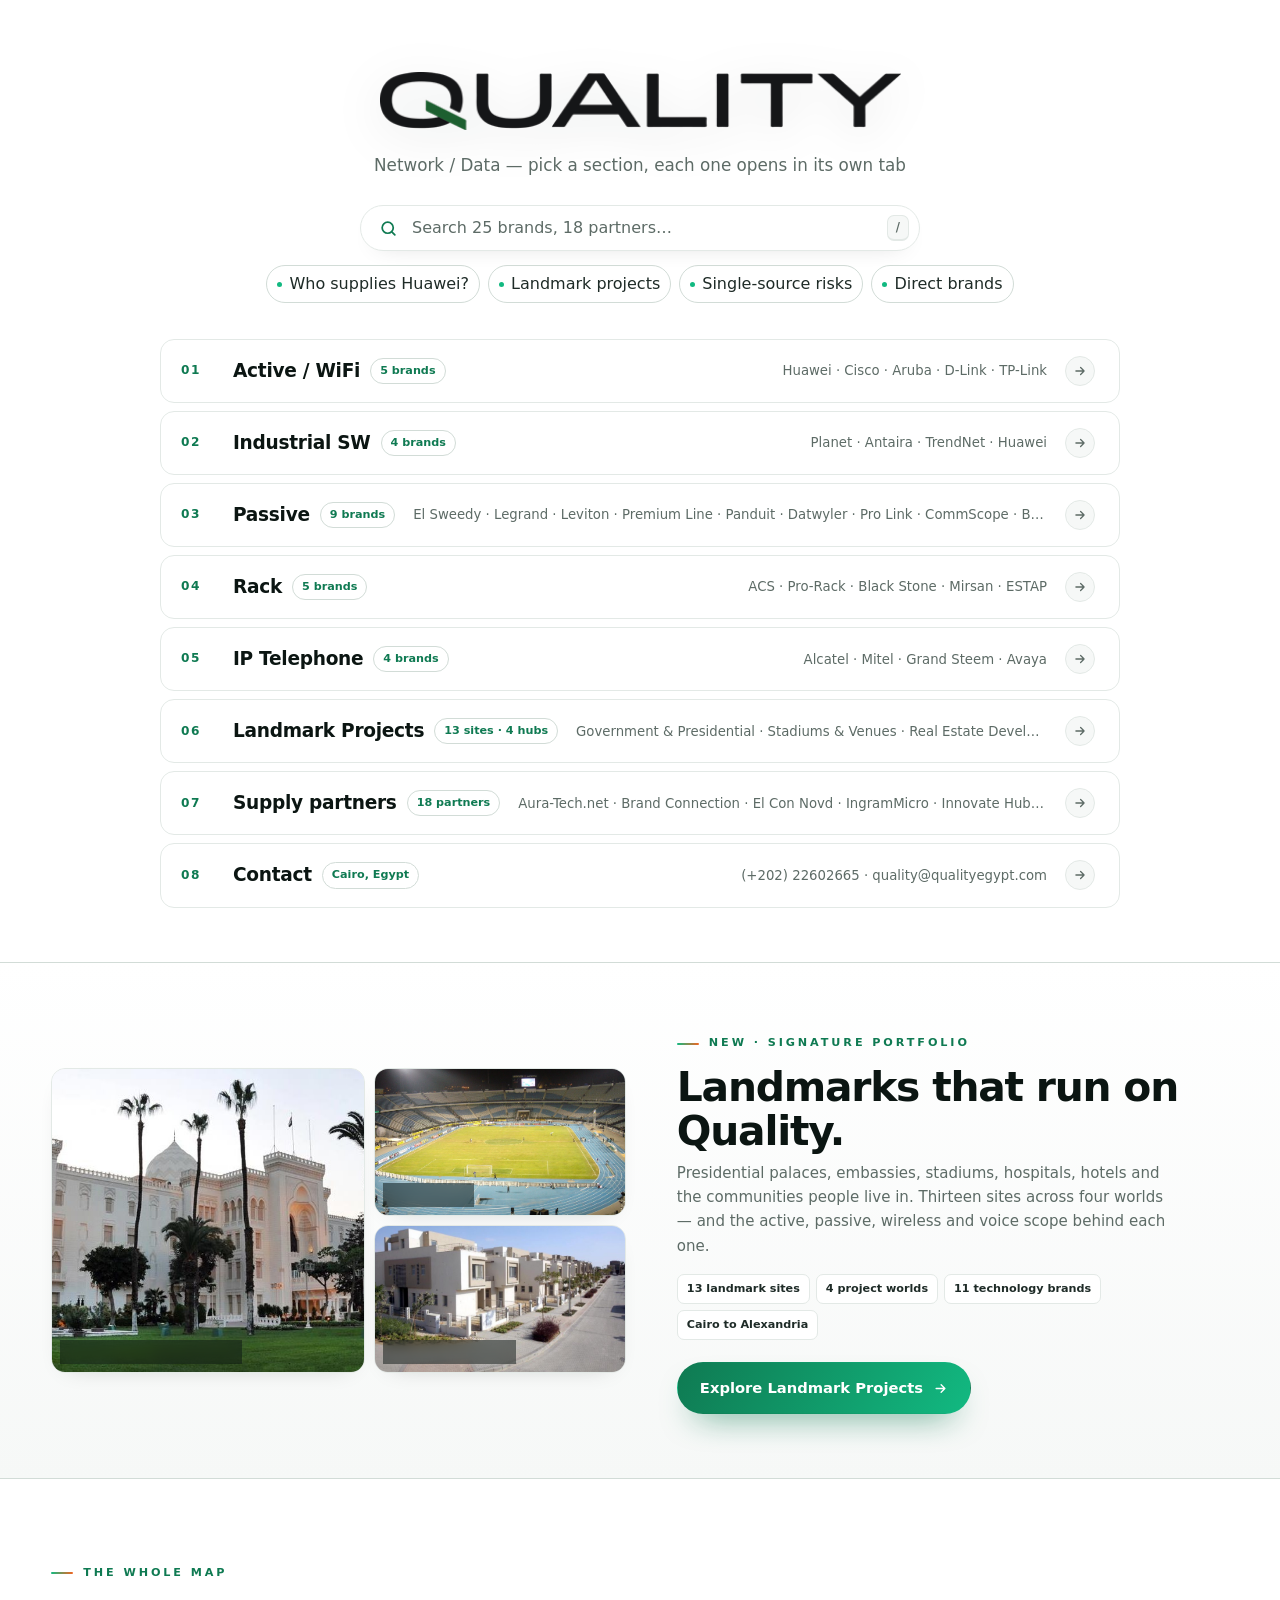
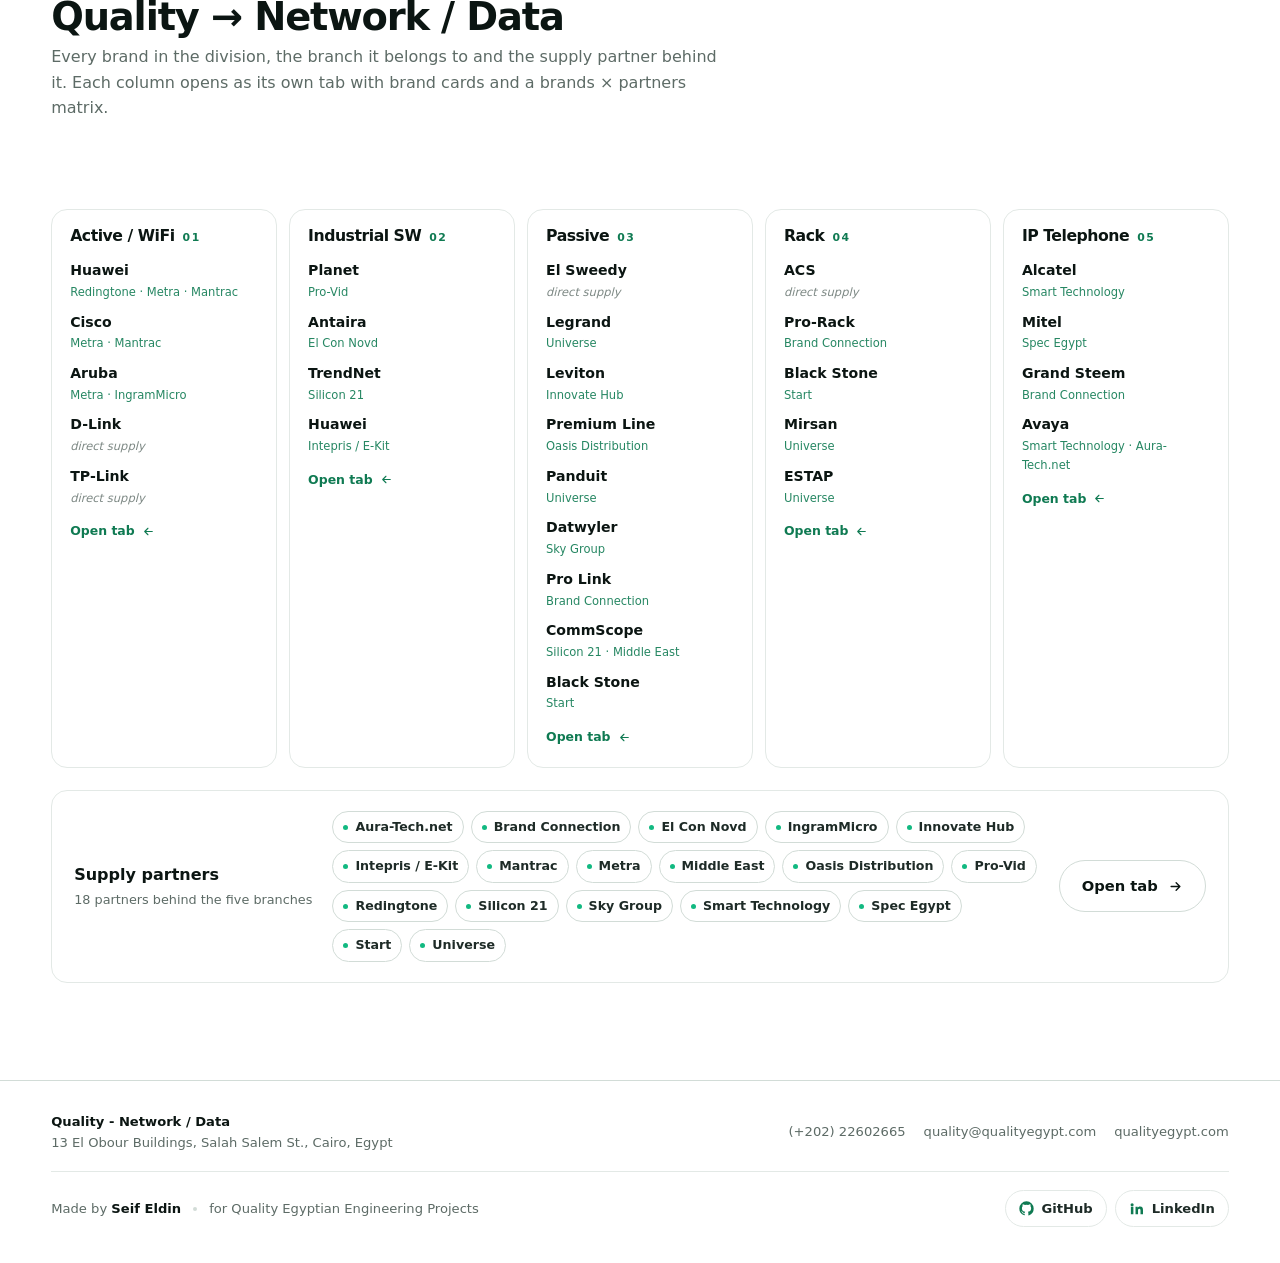
==== commit 65d77c43: "Fix UTF-8 punctuation in page titles and copy Repair mojibake introduced when the HTML files were re" ====
--- a/index.html
+++ b/index.html
@@ -3,8 +3,8 @@
 <head>
 <meta charset="utf-8">
 <meta name="viewport" content="width=device-width, initial-scale=1">
-<title>Quality â€” Network / Data</title>
-<meta name="description" content="Quality Network / Data: active and WiFi, industrial software, passive, rack and IP telephony â€” every brand and the supply partner behind it.">
+<title>Quality — Network / Data</title>
+<meta name="description" content="Quality Network / Data: active and WiFi, industrial software, passive, rack and IP telephony — every brand and the supply partner behind it.">
 <link rel="icon" href="assets/icon.svg" type="image/svg+xml">
 <link rel="apple-touch-icon" href="assets/apple-touch-icon.png">
 <link rel="stylesheet" href="assets/style.css?v=19">
@@ -14,15 +14,15 @@
 <link rel="canonical" href="https://seifmomo.github.io/quality-network-map/index.html">
 <meta property="og:type" content="website">
 <meta property="og:site_name" content="Quality Network / Data">
-<meta property="og:title" content="Quality â€” Network / Data">
-<meta property="og:description" content="Quality Network / Data: active and WiFi, industrial software, passive, rack and IP telephony â€” every brand and the supply partner behind it.">
+<meta property="og:title" content="Quality — Network / Data">
+<meta property="og:description" content="Quality Network / Data: active and WiFi, industrial software, passive, rack and IP telephony — every brand and the supply partner behind it.">
 <meta property="og:url" content="https://seifmomo.github.io/quality-network-map/index.html">
 <meta property="og:image" content="https://seifmomo.github.io/quality-network-map/img/og.png">
 <meta property="og:image:width" content="1200">
 <meta property="og:image:height" content="630">
 <meta name="twitter:card" content="summary_large_image">
-<meta name="twitter:title" content="Quality â€” Network / Data">
-<meta name="twitter:description" content="Quality Network / Data: active and WiFi, industrial software, passive, rack and IP telephony â€” every brand and the supply partner behind it.">
+<meta name="twitter:title" content="Quality — Network / Data">
+<meta name="twitter:description" content="Quality Network / Data: active and WiFi, industrial software, passive, rack and IP telephony — every brand and the supply partner behind it.">
 <meta name="twitter:image" content="https://seifmomo.github.io/quality-network-map/img/og.png">
 <script type="application/ld+json">{"@context":"https://schema.org","@graph":[{"@type":"Organization","name":"Quality Egyptian Engineering Projects","alternateName":"Quality","url":"https://qualityegypt.com/","logo":"https://seifmomo.github.io/quality-network-map/img/quality-logo.png","foundingDate":"1985","telephone":"+20222602665","email":"quality@qualityegypt.com","address":{"@type":"PostalAddress","streetAddress":"13 El Obour Buildings, Salah Salem St.","addressLocality":"Cairo","addressCountry":"EG"},"sameAs":["https://www.linkedin.com/company/quality-egy/","https://www.facebook.com/egyptian.engineering.projects"]},{"@type":"WebSite","name":"Quality Network / Data","url":"https://seifmomo.github.io/quality-network-map/","description":"Every brand in the Quality Network / Data division and the supply partner behind it."}]}</script>
 </head>
@@ -35,11 +35,11 @@
 <main>
   <section class="hero">
     <img class="hero-logo" src="img/quality-logo.png" alt="Quality Egyptian Engineering Projects">
-    <p class="hero-line" id="heroline">Network / Data â€” pick a section, each one opens in its own tab</p>
+    <p class="hero-line" id="heroline">Network / Data — pick a section, each one opens in its own tab</p>
 
     <div class="hero-search">
       <svg viewBox="0 0 24 24" fill="none" stroke="currentColor" stroke-width="2.2" stroke-linecap="round"><circle cx="11" cy="11" r="7"/><path d="m20 20-3.5-3.5"/></svg>
-      <input id="heroq" type="search" autocomplete="off" aria-label="Search brands, partners and projects" placeholder="Search brands, partners and projectsâ€¦">
+      <input id="heroq" type="search" autocomplete="off" aria-label="Search brands, partners and projects" placeholder="Search brands, partners and projects…">
       <kbd>/</kbd>
     </div>
 
@@ -59,7 +59,7 @@
       <div class="lp-band-photos" data-fade>
         <figure class="big">
           <img src="img/projects/presidential-palace.jpg" alt="Presidential Palace, Heliopolis" loading="lazy">
-          <figcaption>Presidential Palace Â· Heliopolis</figcaption>
+          <figcaption>Presidential Palace · Heliopolis</figcaption>
         </figure>
         <figure>
           <img src="img/projects/cairo-stadium-card.jpg" alt="Cairo International Stadium" loading="lazy">
@@ -67,13 +67,13 @@
         </figure>
         <figure>
           <img src="img/projects/palm-hills.jpg" alt="Palm Hills New Cairo" loading="lazy">
-          <figcaption>Palm Hills Â· New Cairo</figcaption>
+          <figcaption>Palm Hills · New Cairo</figcaption>
         </figure>
       </div>
       <div>
-        <span class="eyebrow" data-fade>New Â· Signature portfolio</span>
+        <span class="eyebrow" data-fade>New · Signature portfolio</span>
         <h2 data-fade>Landmarks that run on Quality.</h2>
-        <p data-fade>Presidential palaces, embassies, stadiums, hospitals, hotels and the communities people live in. Thirteen sites across four worlds â€” and the active, passive, wireless and voice scope behind each one.</p>
+        <p data-fade>Presidential palaces, embassies, stadiums, hospitals, hotels and the communities people live in. Thirteen sites across four worlds — and the active, passive, wireless and voice scope behind each one.</p>
         <div class="lp-meta" data-fade>
           <span>13 landmark sites</span>
           <span>4 project worlds</span>
@@ -90,8 +90,8 @@
   <section class="section alt">
     <div class="wrap">
       <span class="eyebrow" data-fade>The whole map</span>
-      <h2 style="font-size:clamp(1.6rem,3.4vw,2.4rem);margin:14px 0 6px" data-fade>Quality â†’ Network / Data</h2>
-      <p class="muted" style="max-width:66ch;margin-bottom:26px" data-fade>Every brand in the division, the branch it belongs to and the supply partner behind it. Each column opens as its own tab with brand cards and a brands Ã— partners matrix.</p>
+      <h2 style="font-size:clamp(1.6rem,3.4vw,2.4rem);margin:14px 0 6px" data-fade>Quality → Network / Data</h2>
+      <p class="muted" style="max-width:66ch;margin-bottom:26px" data-fade>Every brand in the division, the branch it belongs to and the supply partner behind it. Each column opens as its own tab with brand cards and a brands × partners matrix.</p>
       <p class="insight" id="insight" data-fade></p>
       <div class="ov" id="ov"></div>
 
